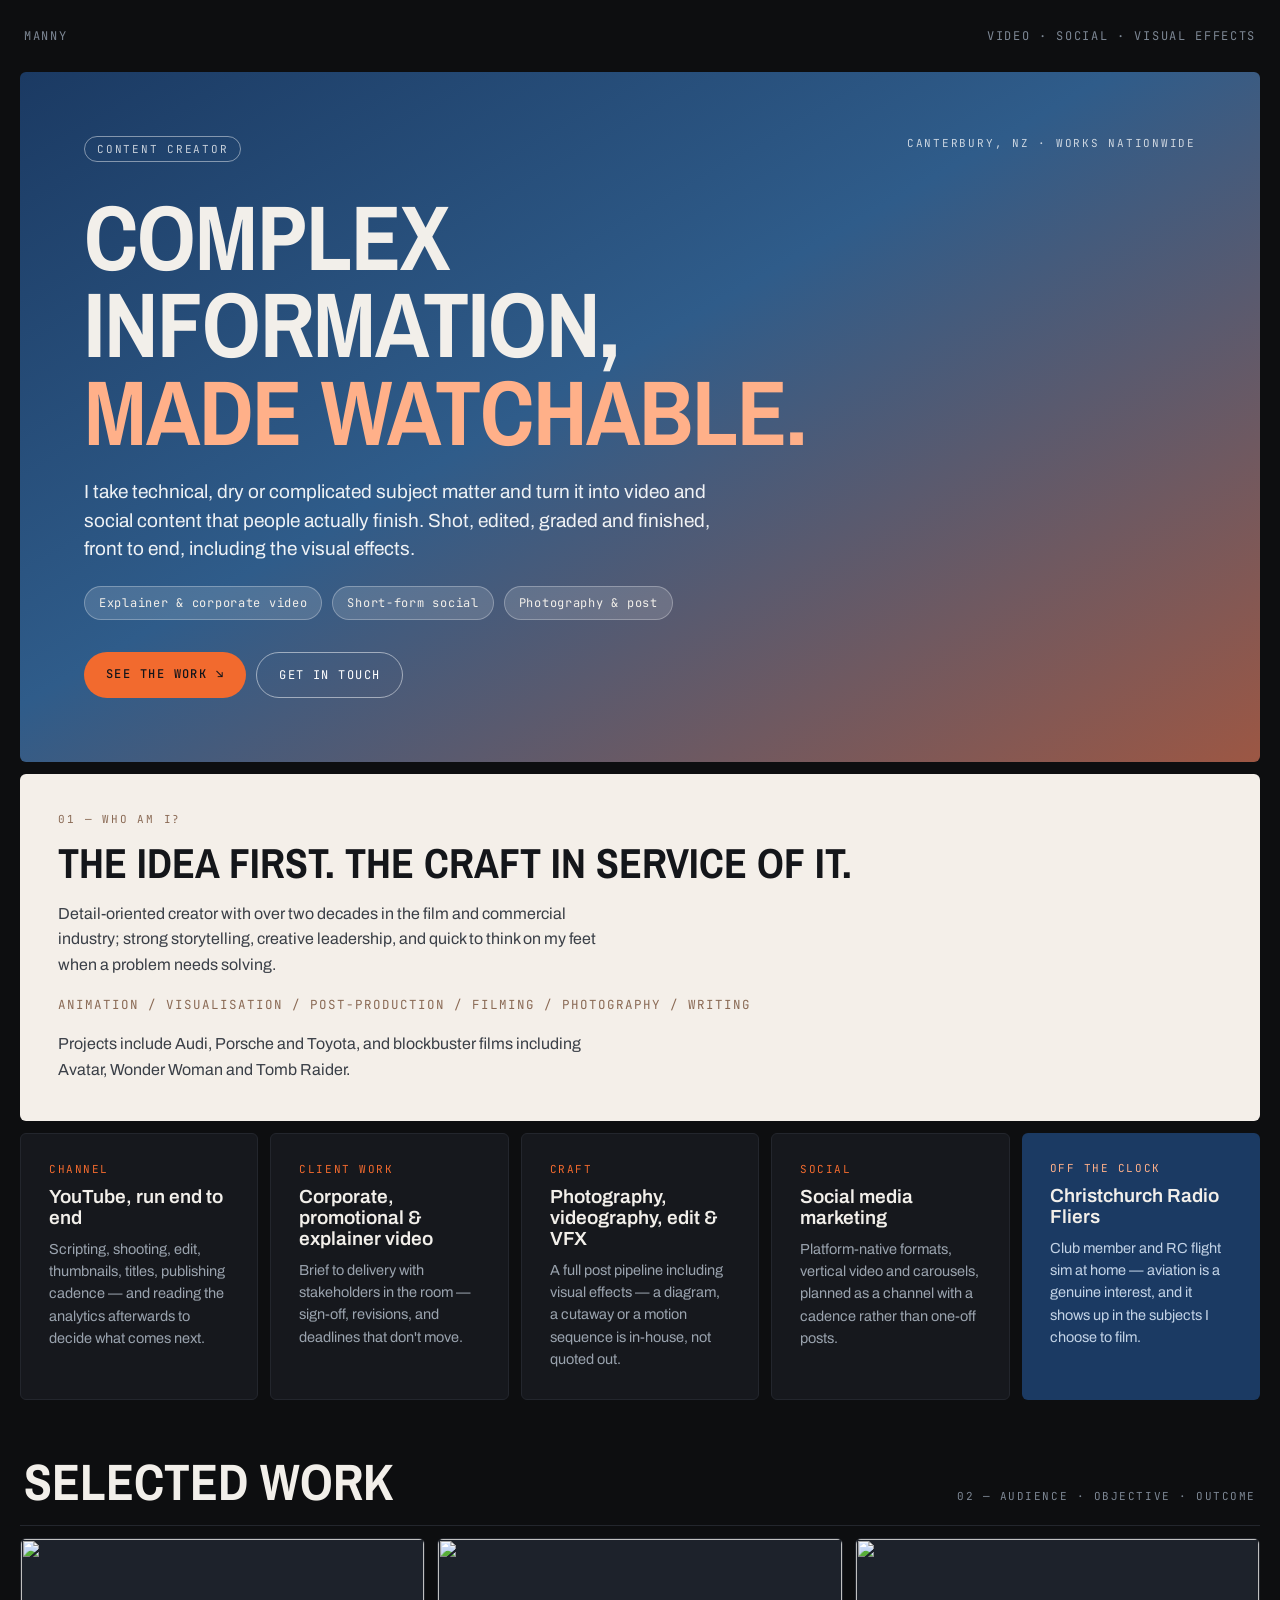
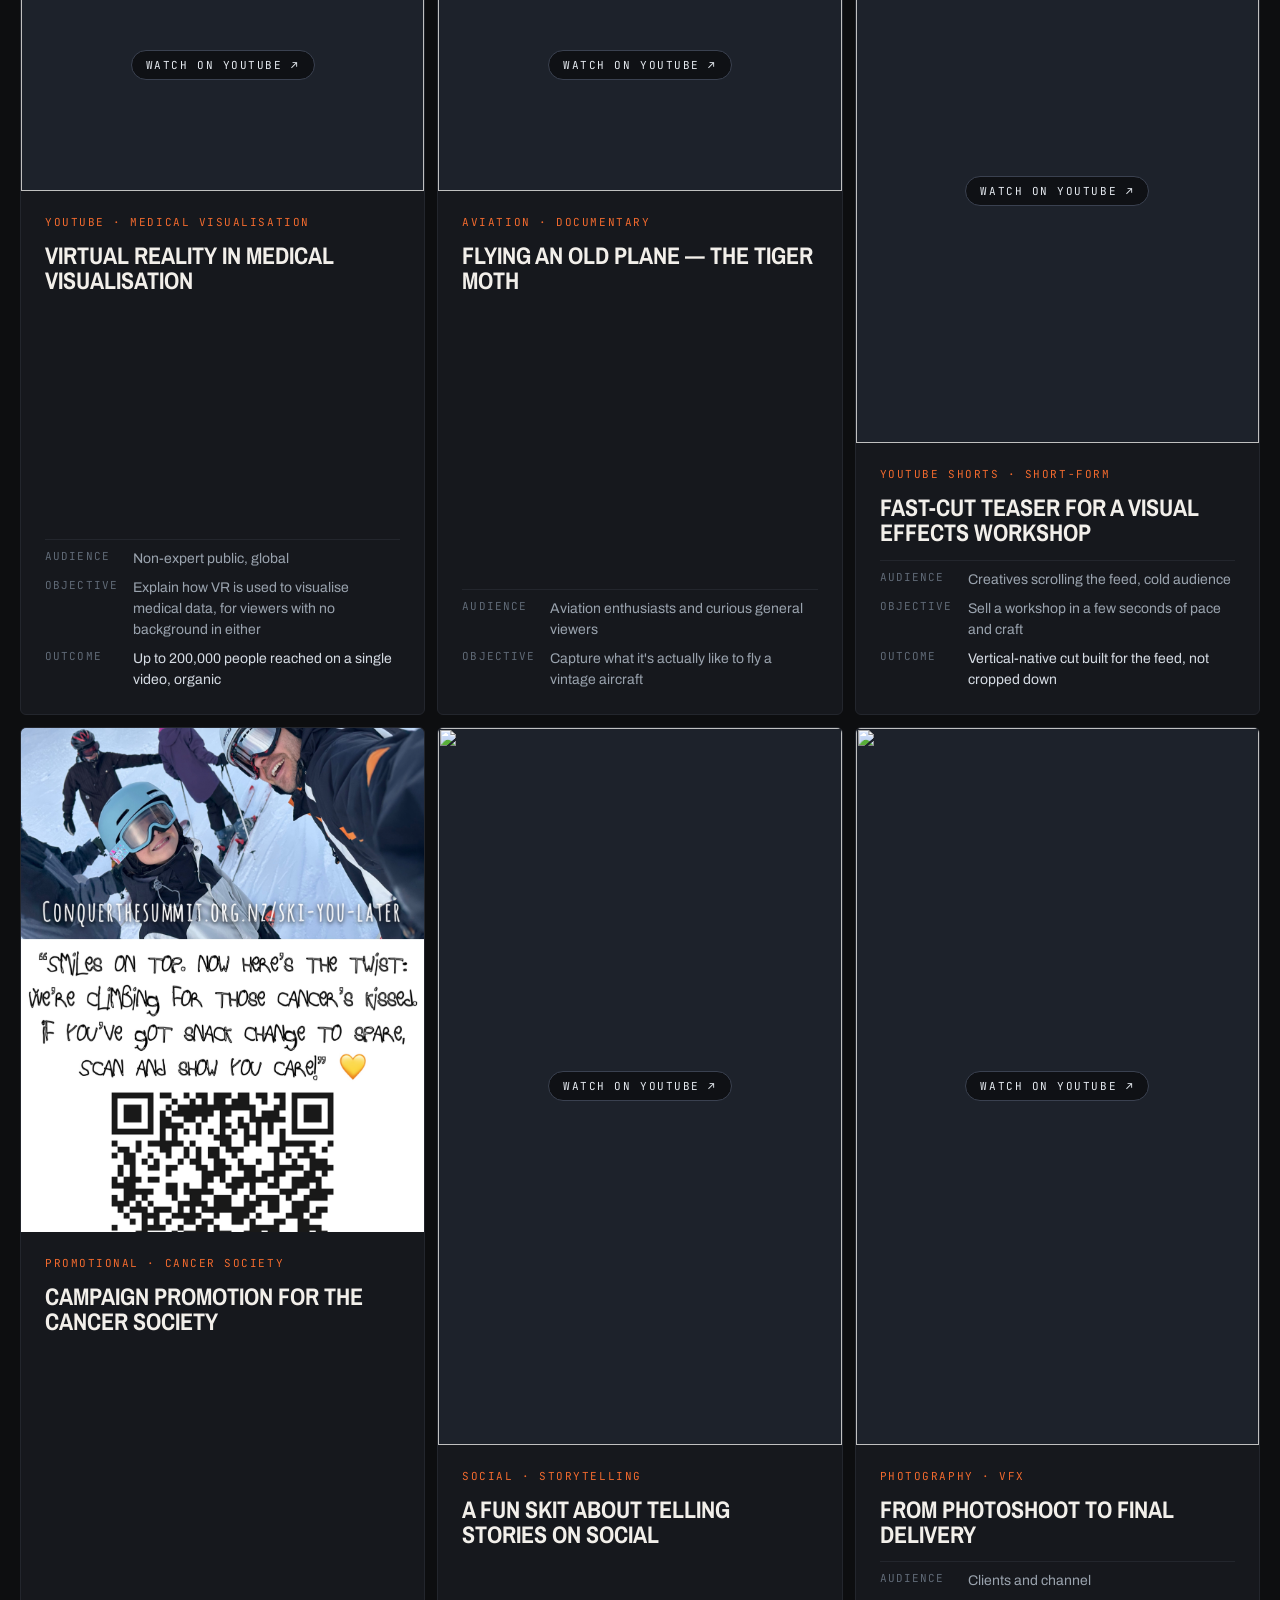
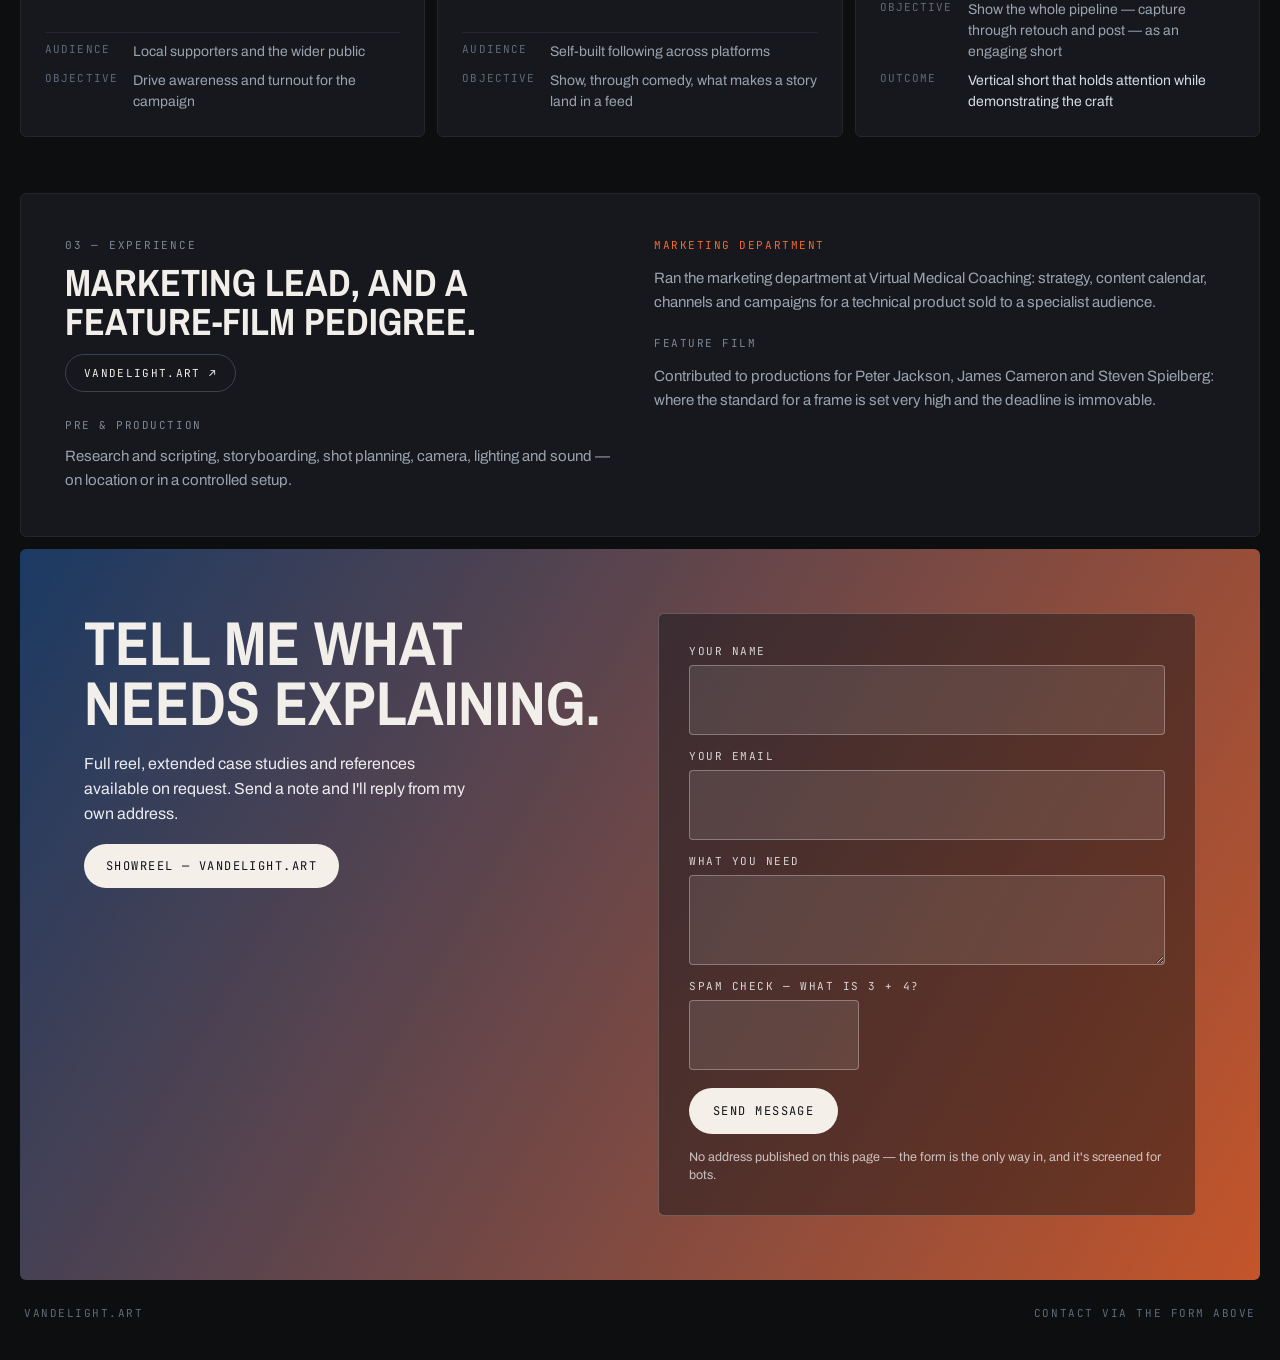
==== creator/index.html @ ed6ee498 "Add files via upload" ====
<!doctype html>
<html lang="en-NZ">
<head>
<meta charset="utf-8">
<meta name="viewport" content="width=device-width, initial-scale=1">
<title>Manny — Content Creator · Video, Social &amp; Visual Effects</title>
<meta name="description" content="Content creator in Canterbury, NZ. I turn technical, dry or complicated subject matter into video and social content people actually finish — shot, edited, graded and finished, including the visual effects.">
<meta name="author" content="Manny Van Delight">
<meta name="theme-color" content="#0d0e10">
<link rel="canonical" href="https://vandelight.art/creator/">
<meta property="og:type" content="website">
<meta property="og:site_name" content="Van Delight Art">
<meta property="og:url" content="https://vandelight.art/creator/">
<meta property="og:title" content="Manny — Complex information, made watchable.">
<meta property="og:description" content="Video and social content that people actually finish. Explainer and corporate video, short-form social, photography and post, including visual effects.">
<meta property="og:image" content="https://vandelight.art/creator/og.png">
<meta property="og:image:width" content="1200">
<meta property="og:image:height" content="630">
<meta property="og:image:alt" content="Complex information, made watchable. Manny, content creator, vandelight.art/creator">
<meta name="twitter:card" content="summary_large_image">
<meta name="twitter:creator" content="@MannyVanDelight">
<link rel="icon" href="favicon.svg" type="image/svg+xml">
<link rel="preconnect" href="https://fonts.googleapis.com">
<link rel="preconnect" href="https://fonts.gstatic.com" crossorigin>
<link rel="stylesheet" href="https://fonts.googleapis.com/css2?family=Archivo:wght@400;500;600;700&amp;family=Archivo+Narrow:wght@500;600;700&amp;family=JetBrains+Mono:wght@400;500&amp;display=swap">
<link rel="stylesheet" href="styles.css">
<script src="app.js" defer></script>
</head>
<body>
<div class="page">

  <header class="topbar">
    <span>Manny</span>
    <span>Video · Social · Visual effects</span>
  </header>

  <main>
    <!-- HERO -->
    <section class="hero-row" aria-labelledby="hero-title">
      <div class="hero">
        <div class="hero-meta">
          <span class="hero-role">Content Creator</span>
          <span>Canterbury, NZ · works nationwide</span>
        </div>
        <div class="hero-body">
          <h1 id="hero-title" class="display hero-title">Complex information,<br><span class="peach">made watchable.</span></h1>
          <p class="hero-lede">I take technical, dry or complicated subject matter and turn it into video and social content that people actually finish. Shot, edited, graded and finished, front to end, including the visual effects.</p>
          <ul class="chips" aria-label="Services">
            <li>Explainer &amp; corporate video</li>
            <li>Short-form social</li>
            <li>Photography &amp; post</li>
          </ul>
        </div>
        <div class="hero-actions">
          <a class="btn btn--accent" href="#work">See the work ↘</a>
          <a class="btn btn--outline" href="#contact">Get in touch</a>
        </div>
      </div>
    </section>

    <!-- 01 — WHO AM I -->
    <section class="intro-row" aria-labelledby="intro-title">
      <div class="intro">
        <span class="label label--wide clay">01 — Who am I?</span>
        <h2 id="intro-title" class="display intro-title">The idea first. The craft in service of it.</h2>
        <p class="intro-text">Detail-oriented creator with over two decades in the film and commercial industry; strong storytelling, creative leadership, and quick to think on my feet when a problem needs solving.</p>
        <p class="intro-skills">Animation / Visualisation / Post-production / Filming / Photography / Writing</p>
        <p class="intro-text">Projects include Audi, Porsche and Toyota, and blockbuster films including Avatar, Wonder Woman and Tomb Raider.</p>
      </div>
    </section>

    <!-- CAPABILITY FACTS -->
    <section class="facts" aria-label="What I do">
      <article class="fact">
        <span class="label accent">Channel</span>
        <h3 class="fact-title">YouTube, run end to end</h3>
        <p class="fact-text">Scripting, shooting, edit, thumbnails, titles, publishing cadence — and reading the analytics afterwards to decide what comes next.</p>
      </article>
      <article class="fact">
        <span class="label accent">Client work</span>
        <h3 class="fact-title">Corporate, promotional &amp; explainer video</h3>
        <p class="fact-text">Brief to delivery with stakeholders in the room — sign-off, revisions, and deadlines that don't move.</p>
      </article>
      <article class="fact">
        <span class="label accent">Craft</span>
        <h3 class="fact-title">Photography, videography, edit &amp; VFX</h3>
        <p class="fact-text">A full post pipeline including visual effects — a diagram, a cutaway or a motion sequence is in-house, not quoted out.</p>
      </article>
      <article class="fact">
        <span class="label accent">Social</span>
        <h3 class="fact-title">Social media marketing</h3>
        <p class="fact-text">Platform-native formats, vertical video and carousels, planned as a channel with a cadence rather than one-off posts.</p>
      </article>
      <article class="fact fact--blue">
        <span class="label peach">Off the clock</span>
        <h3 class="fact-title">Christchurch Radio Fliers</h3>
        <p class="fact-text">Club member and RC flight sim at home — aviation is a genuine interest, and it shows up in the subjects I choose to film.</p>
      </article>
    </section>

    <!-- 02 — SELECTED WORK
         Each card lists Audience, Objective and Outcome. Cards without a
         confirmed Outcome figure leave that row out until one is added. -->
    <section id="work" class="work-section" aria-labelledby="work-title">
      <div class="section-head">
        <h2 id="work-title" class="display section-title">Selected work</h2>
        <span class="label muted">02 — Audience · objective · outcome</span>
      </div>

      <div class="work">
        <article class="work-card">
          <a class="work-media r-16-10" href="https://www.youtube.com/watch?v=iGc5jKxJBVs" target="_blank" rel="noopener" aria-label="Watch “Virtual reality in medical visualisation” on YouTube (opens in a new tab)">
            <img src="https://img.youtube.com/vi/iGc5jKxJBVs/maxresdefault.jpg" alt="" loading="lazy" decoding="async">
            <span class="work-pill" aria-hidden="true">Watch on YouTube ↗</span>
          </a>
          <div class="work-body">
            <span class="label accent">YouTube · medical visualisation</span>
            <h3 class="display work-title">Virtual reality in medical visualisation</h3>
            <dl class="work-stats">
              <div><dt>Audience</dt><dd>Non-expert public, global</dd></div>
              <div><dt>Objective</dt><dd>Explain how VR is used to visualise medical data, for viewers with no background in either</dd></div>
              <div><dt>Outcome</dt><dd class="work-outcome">Up to 200,000 people reached on a single video, organic</dd></div>
            </dl>
          </div>
        </article>

        <article class="work-card">
          <a class="work-media r-16-10" href="https://youtu.be/JPchLI3F4HA" target="_blank" rel="noopener" aria-label="Watch “Flying an old plane — the Tiger Moth” on YouTube (opens in a new tab)">
            <img src="https://i.ytimg.com/vi/JPchLI3F4HA/maxresdefault.jpg" alt="" loading="lazy" decoding="async">
            <span class="work-pill" aria-hidden="true">Watch on YouTube ↗</span>
          </a>
          <div class="work-body">
            <span class="label accent">Aviation · documentary</span>
            <h3 class="display work-title">Flying an old plane — the Tiger Moth</h3>
            <dl class="work-stats">
              <div><dt>Audience</dt><dd>Aviation enthusiasts and curious general viewers</dd></div>
              <div><dt>Objective</dt><dd>Capture what it's actually like to fly a vintage aircraft</dd></div>
              <!-- Outcome: add views or standout audience response -->
            </dl>
          </div>
        </article>

        <article class="work-card">
          <a class="work-media r-4-5" href="https://www.youtube.com/shorts/euA4yQkouio" target="_blank" rel="noopener" aria-label="Watch “Fast-cut teaser for a visual effects workshop” on YouTube (opens in a new tab)">
            <img src="https://img.youtube.com/vi/euA4yQkouio/hq720.jpg" alt="" loading="lazy" decoding="async">
            <span class="work-pill" aria-hidden="true">Watch on YouTube ↗</span>
          </a>
          <div class="work-body">
            <span class="label accent">YouTube Shorts · short-form</span>
            <h3 class="display work-title">Fast-cut teaser for a visual effects workshop</h3>
            <dl class="work-stats">
              <div><dt>Audience</dt><dd>Creatives scrolling the feed, cold audience</dd></div>
              <div><dt>Objective</dt><dd>Sell a workshop in a few seconds of pace and craft</dd></div>
              <div><dt>Outcome</dt><dd class="work-outcome">Vertical-native cut built for the feed, not cropped down</dd></div>
            </dl>
          </div>
        </article>

        <article class="work-card">
          <div class="work-media r-4-5">
            <img src="../assets/IMG_6565.JPG" alt="Campaign promotion for the Cancer Society" loading="lazy" decoding="async">
          </div>
          <div class="work-body">
            <span class="label accent">Promotional · Cancer Society</span>
            <h3 class="display work-title">Campaign promotion for the Cancer Society</h3>
            <dl class="work-stats">
              <div><dt>Audience</dt><dd>Local supporters and the wider public</dd></div>
              <div><dt>Objective</dt><dd>Drive awareness and turnout for the campaign</dd></div>
              <!-- Outcome: add the reach, sign-ups or funds raised -->
            </dl>
          </div>
        </article>

        <article class="work-card">
          <a class="work-media r-9-16" href="https://www.youtube.com/watch?v=a3EBBT8I0Sk" target="_blank" rel="noopener" aria-label="Watch “A fun skit about telling stories on social” on YouTube (opens in a new tab)">
            <img src="https://i.ytimg.com/vi/a3EBBT8I0Sk/frame0.jpg" alt="" loading="lazy" decoding="async">
            <span class="work-pill" aria-hidden="true">Watch on YouTube ↗</span>
          </a>
          <div class="work-body">
            <span class="label accent">Social · storytelling</span>
            <h3 class="display work-title">A fun skit about telling stories on social</h3>
            <dl class="work-stats">
              <div><dt>Audience</dt><dd>Self-built following across platforms</dd></div>
              <div><dt>Objective</dt><dd>Show, through comedy, what makes a story land in a feed</dd></div>
              <!-- Outcome: add the reach or engagement figure -->
            </dl>
          </div>
        </article>

        <article class="work-card">
          <a class="work-media r-9-16" href="https://www.youtube.com/shorts/fnwBKa-6aow" target="_blank" rel="noopener" aria-label="Watch “From photoshoot to final delivery” on YouTube (opens in a new tab)">
            <img src="https://img.youtube.com/vi/fnwBKa-6aow/oar2.jpg" alt="" loading="lazy" decoding="async">
            <span class="work-pill" aria-hidden="true">Watch on YouTube ↗</span>
          </a>
          <div class="work-body">
            <span class="label accent">Photography · VFX</span>
            <h3 class="display work-title">From photoshoot to final delivery</h3>
            <dl class="work-stats">
              <div><dt>Audience</dt><dd>Clients and channel</dd></div>
              <div><dt>Objective</dt><dd>Show the whole pipeline — capture through retouch and post — as an engaging short</dd></div>
              <div><dt>Outcome</dt><dd class="work-outcome">Vertical short that holds attention while demonstrating the craft</dd></div>
            </dl>
          </div>
        </article>
      </div>
    </section>

    <!-- 03 — EXPERIENCE -->
    <section class="experience" aria-labelledby="experience-title">
      <div class="exp-col">
        <span class="label label--wide muted">03 — Experience</span>
        <h2 id="experience-title" class="display experience-title">Marketing lead, and a feature-film pedigree.</h2>
        <a class="pill-link" href="https://vandelight.art/" target="_blank" rel="noopener">vandelight.art ↗</a>
        <span class="label muted mt14">Pre &amp; production</span>
        <p class="exp-text">Research and scripting, storyboarding, shot planning, camera, lighting and sound — on location or in a controlled setup.</p>
      </div>
      <div class="exp-col">
        <span class="label accent">Marketing department</span>
        <p class="exp-text">Ran the marketing department at Virtual Medical Coaching: strategy, content calendar, channels and campaigns for a technical product sold to a specialist audience.</p>
        <span class="label muted mt8">Feature film</span>
        <p class="exp-text">Contributed to productions for Peter Jackson, James Cameron and Steven Spielberg: where the standard for a frame is set very high and the deadline is immovable.</p>
      </div>
    </section>

    <!-- CONTACT -->
    <section id="contact" class="contact" aria-labelledby="contact-title">
      <div class="contact-intro">
        <h2 id="contact-title" class="display contact-title">Tell me what<br>needs explaining.</h2>
        <p class="contact-text">Full reel, extended case studies and references available on request. Send a note and I'll reply from my own address.</p>
        <div class="contact-links">
          <a class="btn btn--light" href="https://vandelight.art/" target="_blank" rel="noopener">Showreel — vandelight.art</a>
        </div>
      </div>

      <div class="panel">
        <div id="contact-sent" class="sent" role="status" tabindex="-1" hidden>
          <span class="label label--wide peach">Message sent</span>
          <h3 class="display sent-title">Thanks — I'll come back to you shortly.</h3>
        </div>

        <!-- method="post" keeps entries out of the URL if scripts never load -->
        <form id="contact-form" class="form" method="post">
          <label class="field">Your name
            <input type="text" name="name" required autocomplete="name" maxlength="120">
          </label>
          <label class="field">Your email
            <input type="email" name="email" required autocomplete="email" maxlength="200">
          </label>
          <label class="field">What you need
            <textarea name="message" rows="4" required maxlength="5000"></textarea>
          </label>
          <label class="field"><span>Spam check — <span data-puzzle>what is 3 + 4?</span></span>
            <input class="short" type="text" name="check" required autocomplete="off" inputmode="numeric" maxlength="12">
          </label>
          <div class="honeypot" aria-hidden="true">
            <label>Website<input type="text" name="website" tabindex="-1" autocomplete="off"></label>
          </div>
          <span class="form-error" role="alert" data-error hidden></span>
          <button type="submit" class="submit" disabled>Send message</button>
          <span class="form-note">No address published on this page — the form is the only way in, and it's screened for bots.</span>
          <noscript><span class="form-error">Please enable JavaScript to send a message — it's how the form screens out bots.</span></noscript>
        </form>
      </div>
    </section>
  </main>

  <footer class="footer">
    <span>vandelight.art</span>
    <span>Contact via the form above</span>
  </footer>

</div>
</body>
</html>
---- creator/styles.css ----
/* Creator page, recreated from the "CAA Landing Page" Claude Design handoff.
   Values mirror the prototype's inline styles; boxes that pair max-width with
   padding use border-box so every section shares the same 1240px edges. */

:root { color-scheme: dark; }
html { -webkit-text-size-adjust: 100%; scroll-behavior: smooth; }
body { margin: 0; background: #0d0e10; }
[hidden] { display: none !important; }
:where(a) { color: #f26a2e; text-decoration: none; }
:where(a:hover) { color: #ff8b55; }
::selection { background: #f26a2e; color: #12141a; }
#work, #contact { scroll-margin-top: 20px; }

.page {
  background: #0d0e10;
  color: #f2efea;
  font-family: Archivo, Helvetica, sans-serif;
  min-height: 100vh;
  padding: 20px 20px 0;
}

/* Shared type */
.display {
  margin: 0;
  font-family: 'Archivo Narrow', Archivo, sans-serif;
  font-weight: 700;
  text-transform: uppercase;
}
.label {
  font-family: 'JetBrains Mono', monospace;
  font-size: 11px;
  letter-spacing: .14em;
  text-transform: uppercase;
}
.label--wide { letter-spacing: .16em; }
.accent { color: #f26a2e; }
.muted { color: #7d8794; }
.peach { color: #ffb089; }
.clay { color: #8a6a55; }
.mt8 { margin-top: 8px; }
.mt14 { margin-top: 14px; }

/* Buttons */
.btn {
  font-family: 'JetBrains Mono', monospace;
  font-size: 12px;
  letter-spacing: .12em;
  text-transform: uppercase;
  padding: 14px 22px;
  border-radius: 30px;
  transition: background-color .15s, border-color .15s;
}
.btn--accent { background: #f26a2e; color: #12141a; font-weight: 500; }
.btn--accent:hover { background: #ff8b55; color: #12141a; }
.btn--outline { border: 1px solid rgba(255,255,255,.5); color: #fff; }
.btn--outline:hover { background: rgba(255,255,255,.1); border-color: #fff; color: #fff; }
.btn--light { background: #f4efe9; color: #12141a; }
.btn--light:hover { background: #fff; color: #12141a; }
.btn:focus-visible, .pill-link:focus-visible, .submit:focus-visible {
  outline: 2px solid #ffb089;
  outline-offset: 3px;
}

/* Top bar */
.topbar {
  box-sizing: border-box;
  max-width: 1240px;
  margin: 0 auto;
  display: flex;
  justify-content: space-between;
  align-items: baseline;
  gap: 16px;
  padding: 8px 4px 28px;
  font-family: 'JetBrains Mono', monospace;
  font-size: 12px;
  letter-spacing: .14em;
  text-transform: uppercase;
  color: #7d8794;
}

/* Hero */
.hero-row { max-width: 1240px; margin: 0 auto; }
.hero {
  position: relative;
  overflow: hidden;
  border-radius: 6px;
  background: linear-gradient(150deg, #1b3a63 0%, #2f5c8a 45%, #c4552a 120%);
  padding: clamp(28px, 5vw, 64px);
  min-height: clamp(380px, 52vw, 560px);
  display: flex;
  flex-direction: column;
  justify-content: space-between;
  gap: 32px;
}
.hero-meta {
  display: flex;
  justify-content: space-between;
  align-items: flex-start;
  gap: 16px;
  flex-wrap: wrap;
  font-family: 'JetBrains Mono', monospace;
  font-size: 11px;
  letter-spacing: .16em;
  text-transform: uppercase;
  color: rgba(255,255,255,.75);
}
.hero-role { border: 1px solid rgba(255,255,255,.45); border-radius: 20px; padding: 5px 12px; }
.hero-body { max-width: 900px; display: flex; flex-direction: column; gap: 22px; }
.hero-title {
  font-size: clamp(40px, 7.2vw, 92px);
  line-height: .95;
  letter-spacing: -.01em;
  text-wrap: balance;
}
.hero-lede {
  margin: 0;
  max-width: 640px;
  font-size: clamp(16px, 1.5vw, 19px);
  line-height: 1.5;
  color: rgba(255,255,255,.92);
  text-wrap: pretty;
}
.chips {
  display: flex;
  flex-wrap: wrap;
  gap: 10px;
  margin: 0;
  padding: 0;
  list-style: none;
  font-family: 'JetBrains Mono', monospace;
  font-size: 12px;
  letter-spacing: .06em;
}
.chips li {
  background: rgba(255,255,255,.14);
  border: 1px solid rgba(255,255,255,.28);
  border-radius: 20px;
  padding: 8px 14px;
}
.hero-actions { display: flex; flex-wrap: wrap; gap: 10px; }

/* 01 — Who am I */
.intro-row { max-width: 1240px; margin: 12px auto 0; }
.intro {
  background: #f4efe9;
  color: #14161a;
  border-radius: 6px;
  padding: clamp(24px, 3vw, 40px);
  display: flex;
  flex-direction: column;
  gap: 16px;
}
.intro-title { font-size: clamp(26px, 3.4vw, 42px); line-height: 1.02; }
.intro-text {
  margin: 0;
  font-size: 16px;
  line-height: 1.6;
  color: #3a3f47;
  max-width: 62ch;
  text-wrap: pretty;
}
.intro-skills {
  margin: 0;
  font-family: 'JetBrains Mono', monospace;
  font-size: 12.5px;
  line-height: 1.7;
  letter-spacing: .08em;
  text-transform: uppercase;
  color: #8a6a55;
}

/* Capability facts */
.facts {
  max-width: 1240px;
  margin: 12px auto 0;
  display: grid;
  grid-template-columns: repeat(auto-fit, minmax(min(230px, 100%), 1fr));
  gap: 12px;
}
.fact {
  background: #16181d;
  border: 1px solid #23262d;
  border-radius: 6px;
  padding: 28px;
  display: flex;
  flex-direction: column;
  gap: 10px;
  min-width: 0;
}
.fact--blue { background: #1b3a63; border: 0; }
.fact-title { margin: 0; font-size: 19px; font-weight: 600; }
.fact-text { margin: 0; font-size: 14.5px; line-height: 1.55; color: #9aa3ae; }
.fact--blue .fact-text { color: #c3d3e6; }

/* 02 — Selected work */
.work-section { max-width: 1240px; margin: 56px auto 0; }
.section-head {
  display: flex;
  justify-content: space-between;
  align-items: baseline;
  gap: 16px;
  flex-wrap: wrap;
  padding: 0 4px 18px;
  border-bottom: 1px solid #23262d;
}
.section-title { font-size: clamp(28px, 4vw, 52px); line-height: 1; }
.work {
  margin-top: 12px;
  display: grid;
  grid-template-columns: repeat(auto-fit, minmax(min(320px, 100%), 1fr));
  gap: 12px;
}
.work-card {
  background: #16181d;
  border: 1px solid #23262d;
  border-radius: 6px;
  overflow: hidden;
  display: flex;
  flex-direction: column;
  min-width: 0;
}
.work-media {
  position: relative;
  display: flex;
  align-items: center;
  justify-content: center;
  background-color: #1d222b;
  color: inherit;
  overflow: hidden;
}
.work-media img {
  position: absolute;
  inset: 0;
  width: 100%;
  height: 100%;
  object-fit: cover;
  object-position: center;
  transition: transform .5s ease;
}
a.work-media:hover img { transform: scale(1.03); }
a.work-media:focus-visible { outline: 2px solid #ffb089; outline-offset: -4px; }
.r-16-10 { aspect-ratio: 16 / 10; }
.r-4-5 { aspect-ratio: 4 / 5; }
.r-9-16 { aspect-ratio: 9 / 16; }
.work-pill {
  position: relative;
  font-family: 'JetBrains Mono', monospace;
  font-size: 11px;
  letter-spacing: .14em;
  text-transform: uppercase;
  color: #e6ebf1;
  background: rgba(13,14,16,.82);
  border: 1px solid #3a4150;
  border-radius: 20px;
  padding: 7px 14px;
  white-space: nowrap;
  transition: border-color .15s;
}
a.work-media:hover .work-pill { border-color: #f26a2e; }
.work-body { padding: 24px; display: flex; flex-direction: column; gap: 14px; flex: 1; }
.work-title { font-size: 24px; line-height: 1.05; }
.work-stats {
  display: grid;
  gap: 8px;
  margin: auto 0 0;
  padding-top: 8px;
  border-top: 1px solid #23262d;
  font-size: 14px;
  line-height: 1.5;
  color: #9aa3ae;
}
.work-stats > div { display: grid; grid-template-columns: 78px 1fr; gap: 10px; }
.work-stats dt {
  font-family: 'JetBrains Mono', monospace;
  font-size: 11px;
  letter-spacing: .1em;
  text-transform: uppercase;
  color: #606a77;
}
.work-stats dd { margin: 0; }
.work-stats .work-outcome { color: #d6dce4; }

/* 03 — Experience */
.experience {
  box-sizing: border-box;
  max-width: 1240px;
  margin: 56px auto 0;
  background: #16181d;
  border: 1px solid #23262d;
  border-radius: 6px;
  padding: clamp(24px, 3.5vw, 44px);
  display: grid;
  grid-template-columns: repeat(auto-fit, minmax(min(260px, 100%), 1fr));
  gap: 28px;
}
.exp-col { display: flex; flex-direction: column; gap: 12px; min-width: 0; }
.exp-col + .exp-col { gap: 14px; }
.experience-title { font-size: clamp(24px, 3vw, 38px); line-height: 1.02; }
.pill-link {
  align-self: flex-start;
  font-family: 'JetBrains Mono', monospace;
  font-size: 11px;
  letter-spacing: .12em;
  text-transform: uppercase;
  border: 1px solid #3a4150;
  border-radius: 30px;
  padding: 11px 18px;
  color: #f2efea;
  transition: border-color .15s;
}
.pill-link:hover { border-color: #7d8794; color: #f2efea; }
.exp-text { margin: 0; font-size: 15px; line-height: 1.6; color: #9aa3ae; }

/* Contact */
.contact {
  box-sizing: border-box;
  max-width: 1240px;
  margin: 12px auto 0;
  background: linear-gradient(120deg, #1b3a63, #c4552a);
  border-radius: 6px;
  padding: clamp(28px, 5vw, 64px);
  display: grid;
  grid-template-columns: repeat(auto-fit, minmax(min(300px, 100%), 1fr));
  gap: 36px;
  align-items: start;
}
.contact-intro { display: flex; flex-direction: column; gap: 18px; min-width: 0; }
.contact-title { font-size: clamp(32px, 5vw, 62px); line-height: .98; }
.contact-text { margin: 0; max-width: 44ch; font-size: 16px; line-height: 1.55; color: rgba(255,255,255,.9); }
.contact-links {
  display: flex;
  flex-direction: column;
  gap: 10px;
  align-items: flex-start;
  font-family: 'JetBrains Mono', monospace;
  font-size: 12px;
  letter-spacing: .06em;
}
.panel {
  min-width: 0;
  background: rgba(9,12,18,.42);
  border: 1px solid rgba(255,255,255,.22);
  border-radius: 6px;
  padding: clamp(20px, 2.4vw, 30px);
}
.sent { display: flex; flex-direction: column; gap: 10px; min-height: 260px; justify-content: center; }
.sent:focus { outline: none; }
.sent-title { font-size: 28px; line-height: 1.05; }
.form { display: flex; flex-direction: column; gap: 14px; }
.field {
  display: flex;
  flex-direction: column;
  gap: 7px;
  font-family: 'JetBrains Mono', monospace;
  font-size: 11px;
  letter-spacing: .14em;
  text-transform: uppercase;
  color: rgba(255,255,255,.8);
}
.field input, .field textarea {
  font-family: Archivo, sans-serif;
  font-size: 15px;
  letter-spacing: 0;
  text-transform: none;
  color: #fff;
  background: rgba(255,255,255,.1);
  border: 1px solid rgba(255,255,255,.3);
  border-radius: 4px;
  padding: 12px 14px;
}
.field input { min-height: 44px; }
.field textarea { resize: vertical; }
.field input:-webkit-autofill {
  -webkit-text-fill-color: #fff;
  transition: background-color 600000s 0s, color 600000s 0s;
}
.field .short { max-width: 140px; }
.honeypot {
  position: absolute;
  width: 1px;
  height: 1px;
  overflow: hidden;
  clip: rect(0 0 0 0);
  white-space: nowrap;
}
.form-error {
  font-family: 'JetBrains Mono', monospace;
  font-size: 11.5px;
  letter-spacing: .06em;
  color: #ffd0b8;
}
.submit {
  margin-top: 4px;
  align-self: flex-start;
  cursor: pointer;
  border: none;
  background: #f4efe9;
  color: #12141a;
  font-family: 'JetBrains Mono', monospace;
  font-size: 12px;
  letter-spacing: .12em;
  text-transform: uppercase;
  padding: 15px 24px;
  border-radius: 30px;
  min-height: 44px;
  transition: background-color .15s;
}
.submit:hover { background: #fff; }
.submit:disabled { cursor: progress; background: #f4efe9; }
.form-note { font-size: 12.5px; line-height: 1.5; color: rgba(255,255,255,.7); }

/* Footer */
.footer {
  box-sizing: border-box;
  max-width: 1240px;
  margin: 0 auto;
  padding: 26px 4px 40px;
  display: flex;
  justify-content: space-between;
  flex-wrap: wrap;
  gap: 12px;
  font-family: 'JetBrains Mono', monospace;
  font-size: 11px;
  letter-spacing: .14em;
  text-transform: uppercase;
  color: #606a77;
}

/* iOS zooms into inputs under 16px on focus */
@media (max-width: 600px) {
  .field input, .field textarea { font-size: 16px; }
}

@media (prefers-reduced-motion: reduce) {
  html { scroll-behavior: auto; }
  *, *::before, *::after { transition: none !important; }
}
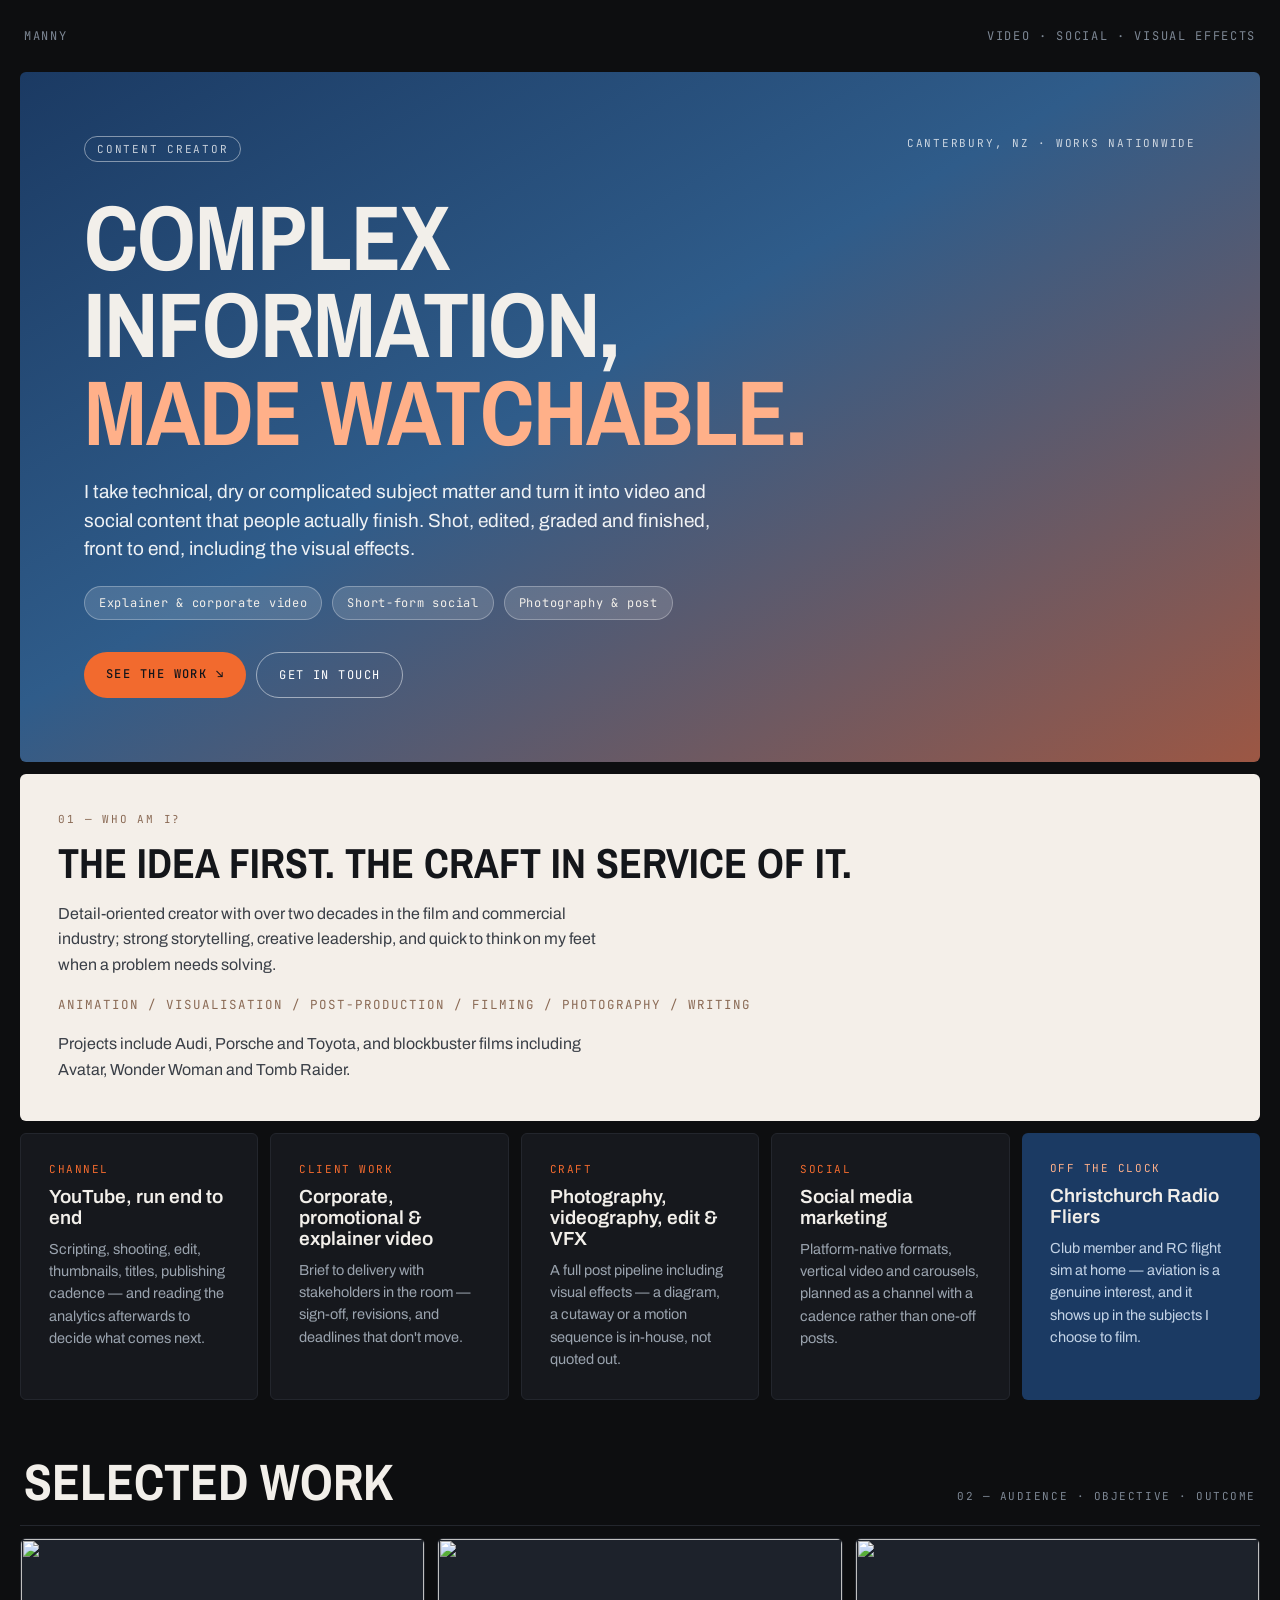
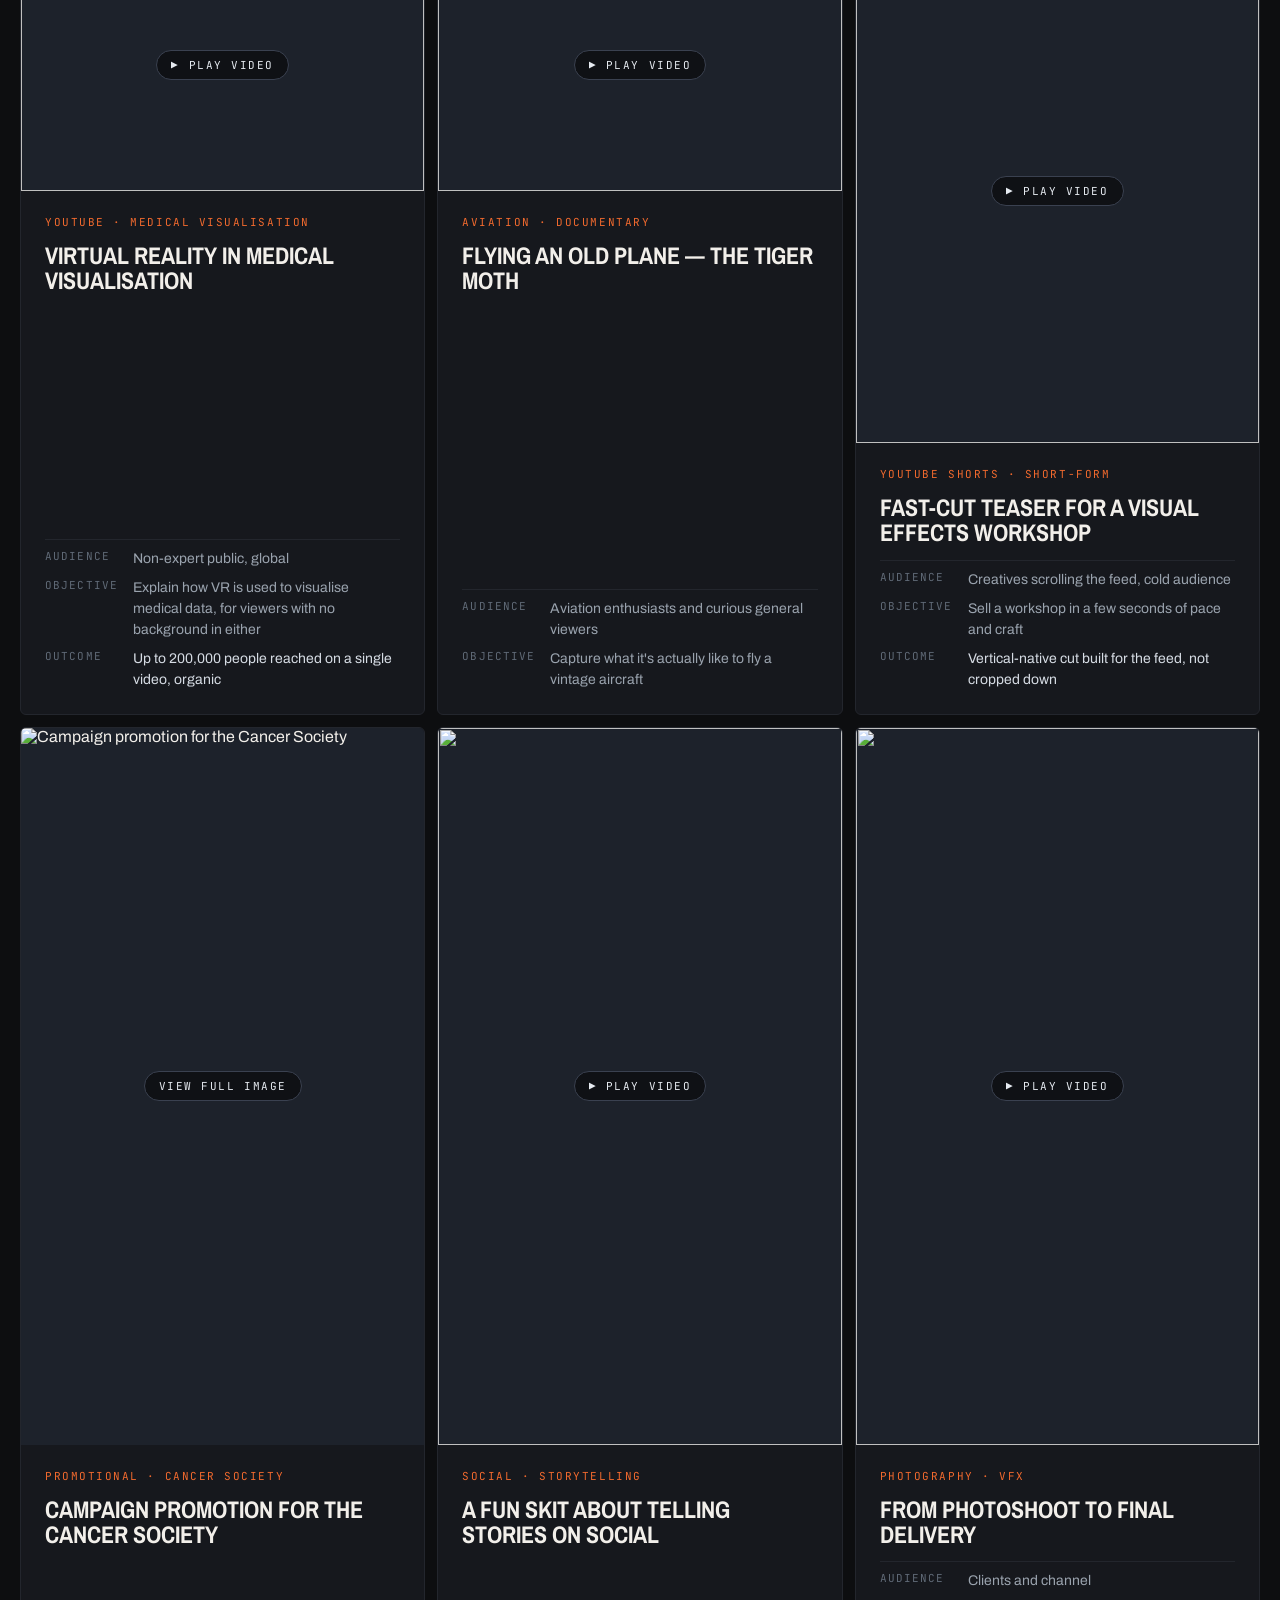
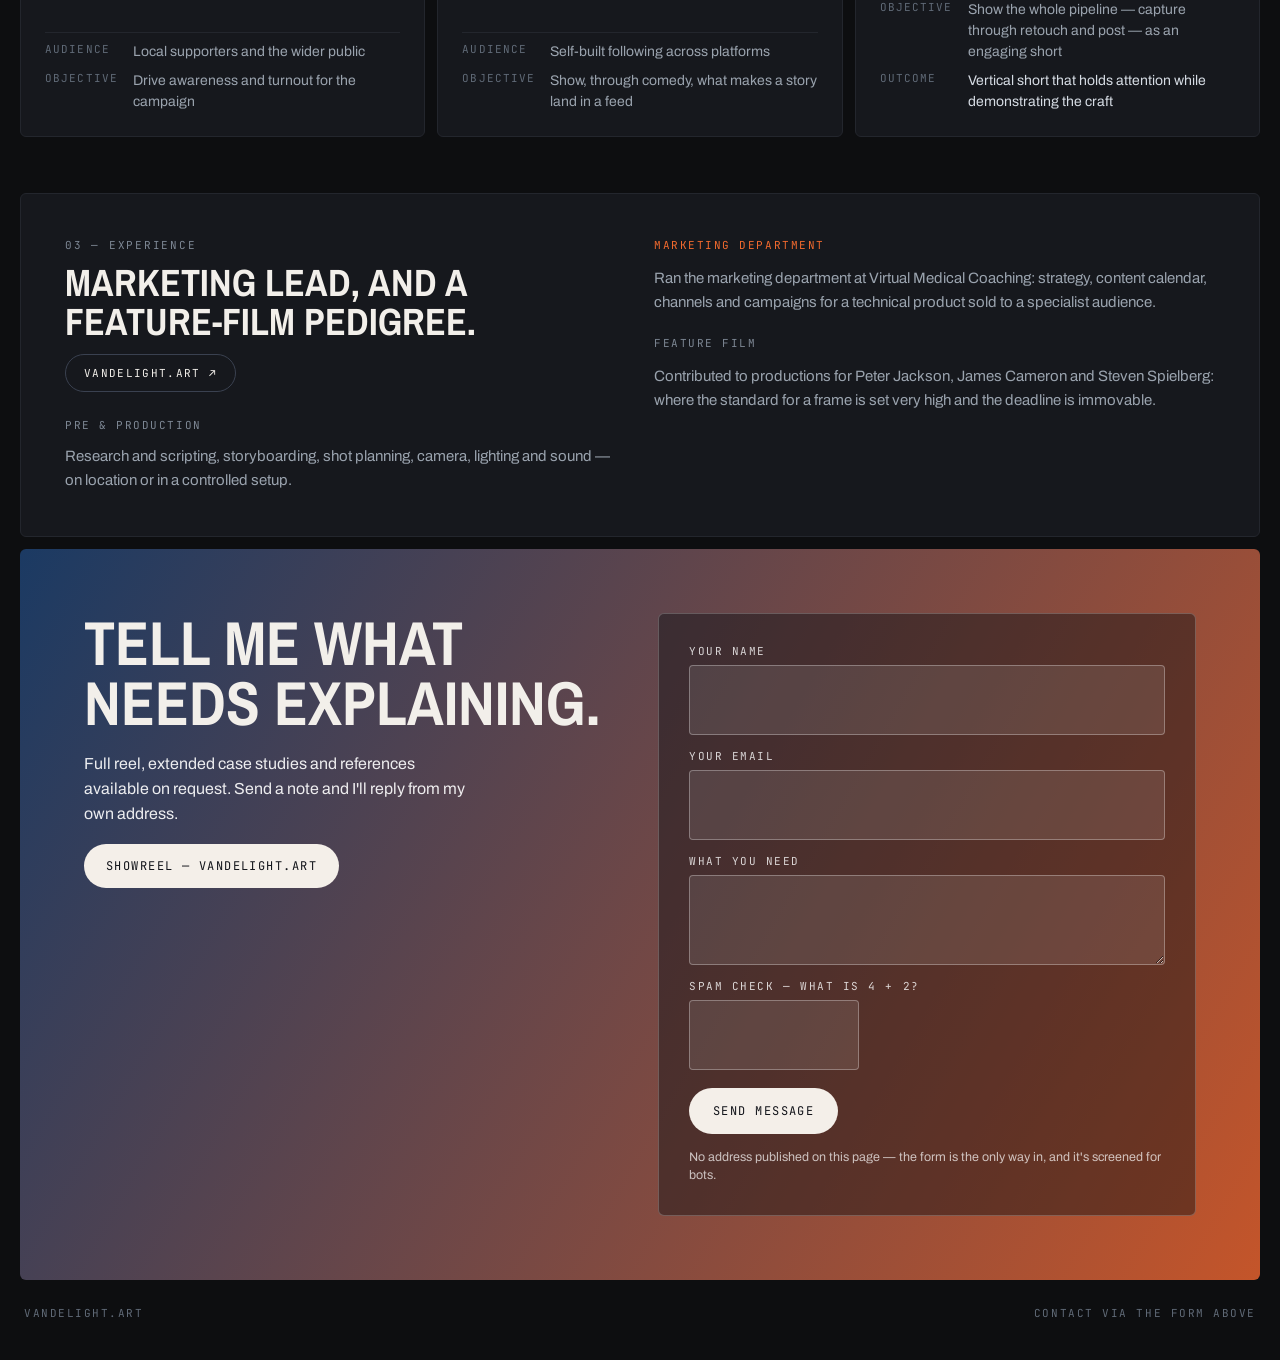
==== commit 87fc84fb: "Add files via upload" ====
--- a/creator/index.html
+++ b/creator/index.html
@@ -99,8 +99,9 @@
     </section>
 
     <!-- 02 — SELECTED WORK
-         Each card lists Audience, Objective and Outcome. Cards without a
-         confirmed Outcome figure leave that row out until one is added. -->
+         Media links open in the in-page viewer (data-viewer); the href stays as
+         a fallback for modifier-clicks and visitors without JavaScript.
+         Cards without a confirmed Outcome figure leave that row out until one is added. -->
     <section id="work" class="work-section" aria-labelledby="work-title">
       <div class="section-head">
         <h2 id="work-title" class="display section-title">Selected work</h2>
@@ -109,9 +110,11 @@
 
       <div class="work">
         <article class="work-card">
-          <a class="work-media r-16-10" href="https://www.youtube.com/watch?v=iGc5jKxJBVs" target="_blank" rel="noopener" aria-label="Watch “Virtual reality in medical visualisation” on YouTube (opens in a new tab)">
+          <a class="work-media r-16-10" href="https://www.youtube.com/watch?v=iGc5jKxJBVs" target="_blank" rel="noopener"
+             data-viewer="youtube" data-video="iGc5jKxJBVs" data-orientation="landscape" data-title="Virtual reality in medical visualisation"
+             aria-label="Play video: Virtual reality in medical visualisation">
             <img src="https://img.youtube.com/vi/iGc5jKxJBVs/maxresdefault.jpg" alt="" loading="lazy" decoding="async">
-            <span class="work-pill" aria-hidden="true">Watch on YouTube ↗</span>
+            <span class="work-pill" aria-hidden="true">▶ Play video</span>
           </a>
           <div class="work-body">
             <span class="label accent">YouTube · medical visualisation</span>
@@ -125,9 +128,11 @@
         </article>
 
         <article class="work-card">
-          <a class="work-media r-16-10" href="https://youtu.be/JPchLI3F4HA" target="_blank" rel="noopener" aria-label="Watch “Flying an old plane — the Tiger Moth” on YouTube (opens in a new tab)">
+          <a class="work-media r-16-10" href="https://youtu.be/JPchLI3F4HA" target="_blank" rel="noopener"
+             data-viewer="youtube" data-video="JPchLI3F4HA" data-orientation="landscape" data-title="Flying an old plane — the Tiger Moth"
+             aria-label="Play video: Flying an old plane — the Tiger Moth">
             <img src="https://i.ytimg.com/vi/JPchLI3F4HA/maxresdefault.jpg" alt="" loading="lazy" decoding="async">
-            <span class="work-pill" aria-hidden="true">Watch on YouTube ↗</span>
+            <span class="work-pill" aria-hidden="true">▶ Play video</span>
           </a>
           <div class="work-body">
             <span class="label accent">Aviation · documentary</span>
@@ -141,9 +146,11 @@
         </article>
 
         <article class="work-card">
-          <a class="work-media r-4-5" href="https://www.youtube.com/shorts/euA4yQkouio" target="_blank" rel="noopener" aria-label="Watch “Fast-cut teaser for a visual effects workshop” on YouTube (opens in a new tab)">
+          <a class="work-media r-4-5" href="https://www.youtube.com/shorts/euA4yQkouio" target="_blank" rel="noopener"
+             data-viewer="youtube" data-video="euA4yQkouio" data-orientation="portrait" data-title="Fast-cut teaser for a visual effects workshop"
+             aria-label="Play video: Fast-cut teaser for a visual effects workshop">
             <img src="https://img.youtube.com/vi/euA4yQkouio/hq720.jpg" alt="" loading="lazy" decoding="async">
-            <span class="work-pill" aria-hidden="true">Watch on YouTube ↗</span>
+            <span class="work-pill" aria-hidden="true">▶ Play video</span>
           </a>
           <div class="work-body">
             <span class="label accent">YouTube Shorts · short-form</span>
@@ -157,9 +164,12 @@
         </article>
 
         <article class="work-card">
-          <div class="work-media r-4-5">
-            <img src="../assets/IMG_6565.JPG" alt="Campaign promotion for the Cancer Society" loading="lazy" decoding="async">
-          </div>
+          <a class="work-media work-media--contain r-9-16" href="cancer-society.jpg" target="_blank" rel="noopener"
+             data-viewer="image" data-title="Campaign promotion for the Cancer Society"
+             aria-label="View full image: Campaign promotion for the Cancer Society">
+            <img src="cancer-society.jpg" width="2250" height="4000" alt="Campaign promotion for the Cancer Society" loading="lazy" decoding="async">
+            <span class="work-pill" aria-hidden="true">View full image</span>
+          </a>
           <div class="work-body">
             <span class="label accent">Promotional · Cancer Society</span>
             <h3 class="display work-title">Campaign promotion for the Cancer Society</h3>
@@ -172,9 +182,11 @@
         </article>
 
         <article class="work-card">
-          <a class="work-media r-9-16" href="https://www.youtube.com/watch?v=a3EBBT8I0Sk" target="_blank" rel="noopener" aria-label="Watch “A fun skit about telling stories on social” on YouTube (opens in a new tab)">
+          <a class="work-media r-9-16" href="https://www.youtube.com/watch?v=a3EBBT8I0Sk" target="_blank" rel="noopener"
+             data-viewer="youtube" data-video="a3EBBT8I0Sk" data-orientation="portrait" data-title="A fun skit about telling stories on social"
+             aria-label="Play video: A fun skit about telling stories on social">
             <img src="https://i.ytimg.com/vi/a3EBBT8I0Sk/frame0.jpg" alt="" loading="lazy" decoding="async">
-            <span class="work-pill" aria-hidden="true">Watch on YouTube ↗</span>
+            <span class="work-pill" aria-hidden="true">▶ Play video</span>
           </a>
           <div class="work-body">
             <span class="label accent">Social · storytelling</span>
@@ -188,9 +200,11 @@
         </article>
 
         <article class="work-card">
-          <a class="work-media r-9-16" href="https://www.youtube.com/shorts/fnwBKa-6aow" target="_blank" rel="noopener" aria-label="Watch “From photoshoot to final delivery” on YouTube (opens in a new tab)">
+          <a class="work-media r-9-16" href="https://www.youtube.com/shorts/fnwBKa-6aow" target="_blank" rel="noopener"
+             data-viewer="youtube" data-video="fnwBKa-6aow" data-orientation="portrait" data-title="From photoshoot to final delivery"
+             aria-label="Play video: From photoshoot to final delivery">
             <img src="https://img.youtube.com/vi/fnwBKa-6aow/oar2.jpg" alt="" loading="lazy" decoding="async">
-            <span class="work-pill" aria-hidden="true">Watch on YouTube ↗</span>
+            <span class="work-pill" aria-hidden="true">▶ Play video</span>
           </a>
           <div class="work-body">
             <span class="label accent">Photography · VFX</span>
@@ -210,7 +224,7 @@
       <div class="exp-col">
         <span class="label label--wide muted">03 — Experience</span>
         <h2 id="experience-title" class="display experience-title">Marketing lead, and a feature-film pedigree.</h2>
-        <a class="pill-link" href="https://vandelight.art/" target="_blank" rel="noopener">vandelight.art ↗</a>
+        <a class="pill-link" href="https://vandelight.art/" target="_blank" rel="noopener" data-viewer="page" data-title="vandelight.art — portfolio">vandelight.art ↗</a>
         <span class="label muted mt14">Pre &amp; production</span>
         <p class="exp-text">Research and scripting, storyboarding, shot planning, camera, lighting and sound — on location or in a controlled setup.</p>
       </div>
@@ -228,7 +242,7 @@
         <h2 id="contact-title" class="display contact-title">Tell me what<br>needs explaining.</h2>
         <p class="contact-text">Full reel, extended case studies and references available on request. Send a note and I'll reply from my own address.</p>
         <div class="contact-links">
-          <a class="btn btn--light" href="https://vandelight.art/" target="_blank" rel="noopener">Showreel — vandelight.art</a>
+          <a class="btn btn--light" href="https://vandelight.art/" target="_blank" rel="noopener" data-viewer="page" data-title="vandelight.art — showreel">Showreel — vandelight.art</a>
         </div>
       </div>
 
@@ -270,5 +284,17 @@
   </footer>
 
 </div>
+
+<!-- In-page viewer for videos, images and the portfolio site -->
+<dialog id="viewer" class="viewer" aria-labelledby="viewer-title">
+  <div class="viewer-box">
+    <div class="viewer-bar">
+      <span id="viewer-title" class="viewer-title"></span>
+      <a class="viewer-external" href="#" target="_blank" rel="noopener" data-viewer-external hidden></a>
+      <button type="button" class="viewer-close" data-viewer-close aria-label="Close viewer">×</button>
+    </div>
+    <div class="viewer-stage" data-viewer-stage></div>
+  </div>
+</dialog>
 </body>
 </html>
--- a/creator/styles.css
+++ b/creator/styles.css
@@ -431,6 +431,95 @@
   .field input, .field textarea { font-size: 16px; }
 }
 
+/* Uncropped media: the whole image stays visible inside its card */
+.work-media--contain img { object-fit: contain; }
+a.work-media--contain:hover img { transform: none; }
+
+/* In-page viewer (videos, images, portfolio site) */
+html:has(.viewer[open]) { overflow: hidden; }
+.viewer {
+  box-sizing: border-box;
+  width: 100vw;
+  height: 100vh;
+  height: 100dvh;
+  max-width: none;
+  max-height: none;
+  margin: 0;
+  padding: 16px;
+  border: 0;
+  background: transparent;
+  color: #f2efea;
+}
+.viewer[open] { display: flex; align-items: center; justify-content: center; }
+.viewer::backdrop { background: rgba(8,9,11,.9); }
+.viewer-box { display: flex; flex-direction: column; gap: 10px; max-width: 100%; max-height: 100%; }
+/* width:0 + min-width:100% keeps a long title from widening the box past the media */
+.viewer-bar { width: 0; min-width: 100%; display: flex; align-items: center; gap: 10px; }
+.viewer-title {
+  flex: 1;
+  min-width: 0;
+  overflow: hidden;
+  text-overflow: ellipsis;
+  white-space: nowrap;
+  font-family: 'JetBrains Mono', monospace;
+  font-size: 11px;
+  letter-spacing: .14em;
+  text-transform: uppercase;
+  color: #9aa3ae;
+}
+.viewer-external {
+  flex-shrink: 0;
+  font-family: 'JetBrains Mono', monospace;
+  font-size: 11px;
+  letter-spacing: .12em;
+  text-transform: uppercase;
+  color: #f2efea;
+  border: 1px solid #3a4150;
+  border-radius: 30px;
+  padding: 9px 14px;
+  white-space: nowrap;
+}
+.viewer-external:hover { border-color: #7d8794; color: #f2efea; }
+.viewer-close {
+  flex-shrink: 0;
+  width: 40px;
+  height: 40px;
+  border-radius: 50%;
+  border: 1px solid #3a4150;
+  background: #16181d;
+  color: #f2efea;
+  font-size: 22px;
+  line-height: 1;
+  cursor: pointer;
+}
+.viewer-close:hover { border-color: #7d8794; }
+.viewer-close:focus-visible, .viewer-external:focus-visible { outline: 2px solid #ffb089; outline-offset: 3px; }
+.viewer-media { display: block; border: 0; border-radius: 6px; background: #000; }
+.viewer[data-kind="youtube"][data-orientation="landscape"] .viewer-media {
+  aspect-ratio: 16 / 9;
+  width: min(100vw - 32px, (100vh - 82px) * 16 / 9, 1280px);
+  width: min(100vw - 32px, (100dvh - 82px) * 16 / 9, 1280px);
+}
+.viewer[data-kind="youtube"][data-orientation="portrait"] .viewer-media {
+  aspect-ratio: 9 / 16;
+  width: min(100vw - 32px, (100vh - 82px) * 9 / 16, 480px);
+  width: min(100vw - 32px, (100dvh - 82px) * 9 / 16, 480px);
+}
+.viewer[data-kind="image"] .viewer-media {
+  width: auto;
+  height: auto;
+  max-width: calc(100vw - 32px);
+  max-height: calc(100vh - 82px);
+  max-height: calc(100dvh - 82px);
+  object-fit: contain;
+}
+.viewer[data-kind="page"] .viewer-media {
+  width: min(100vw - 32px, 1240px);
+  height: calc(100vh - 82px);
+  height: calc(100dvh - 82px);
+  background: #0d0e10;
+}
+
 @media (prefers-reduced-motion: reduce) {
   html { scroll-behavior: auto; }
   *, *::before, *::after { transition: none !important; }
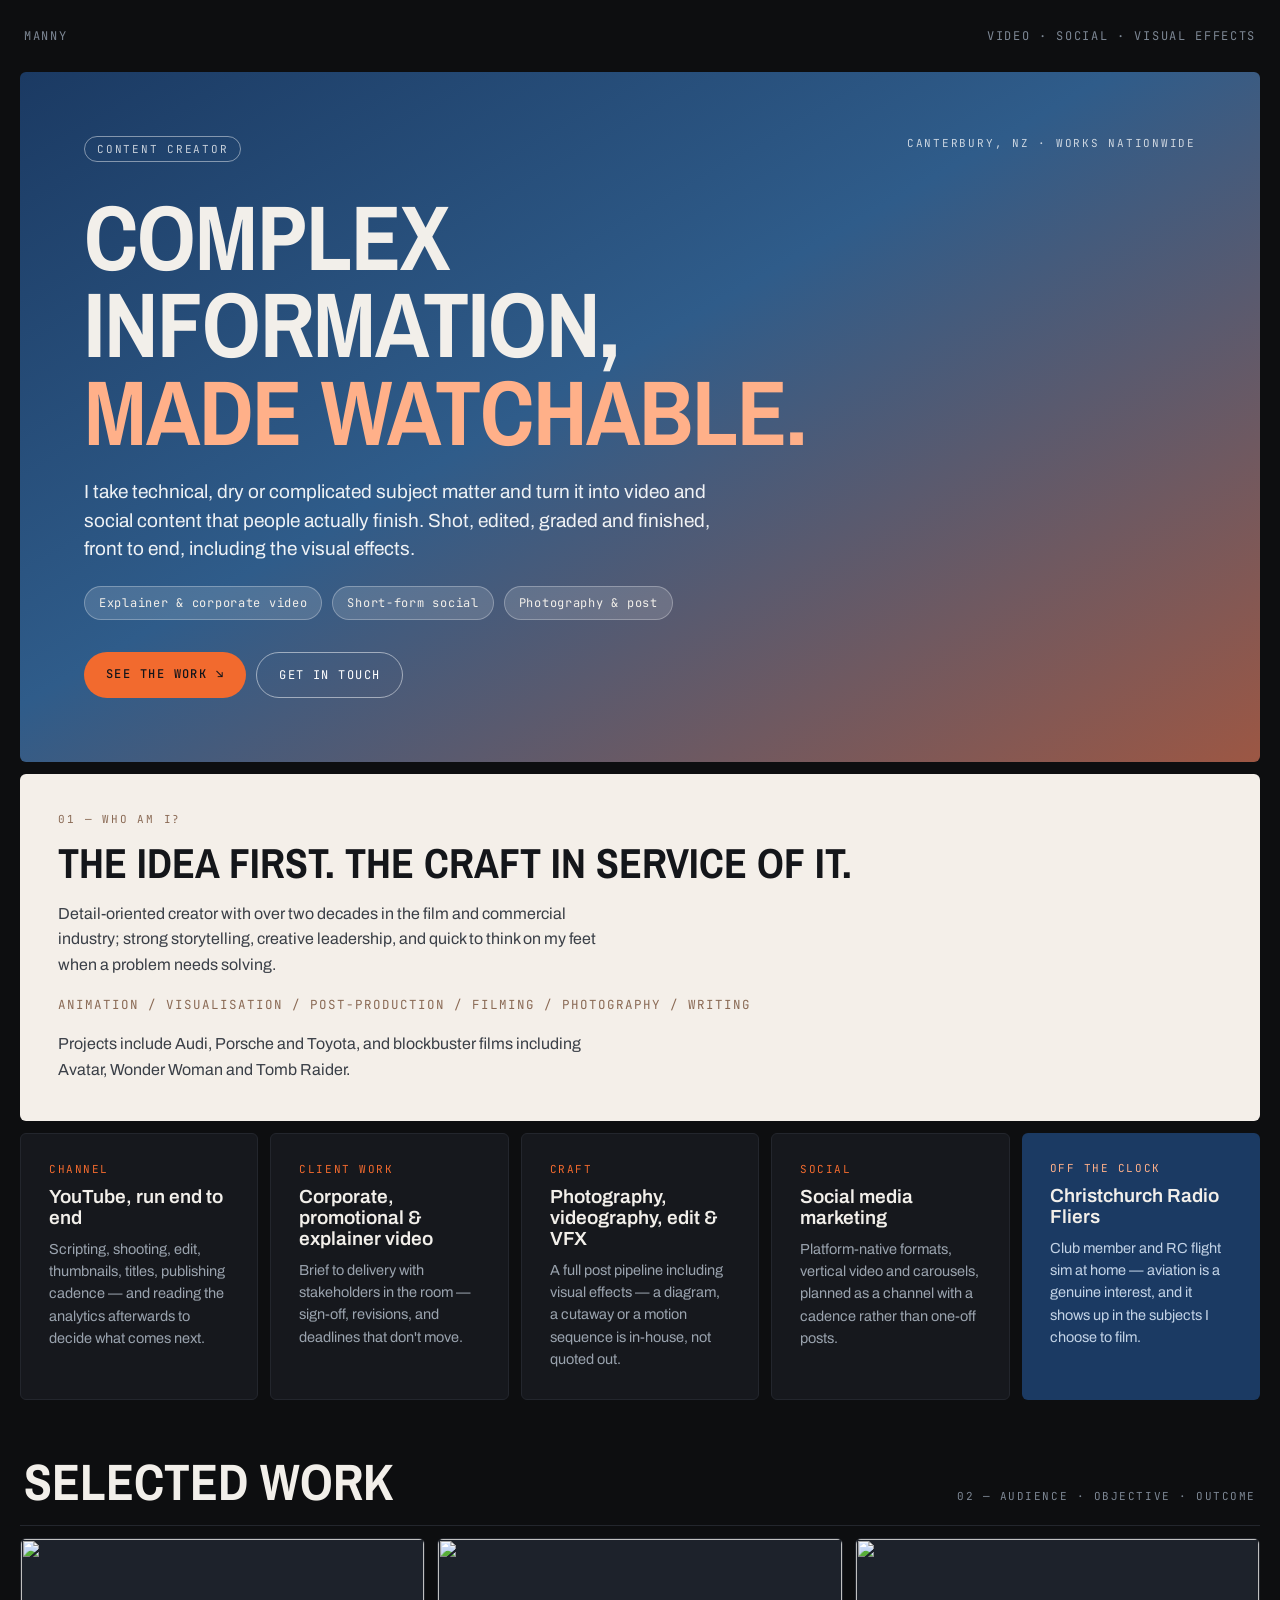
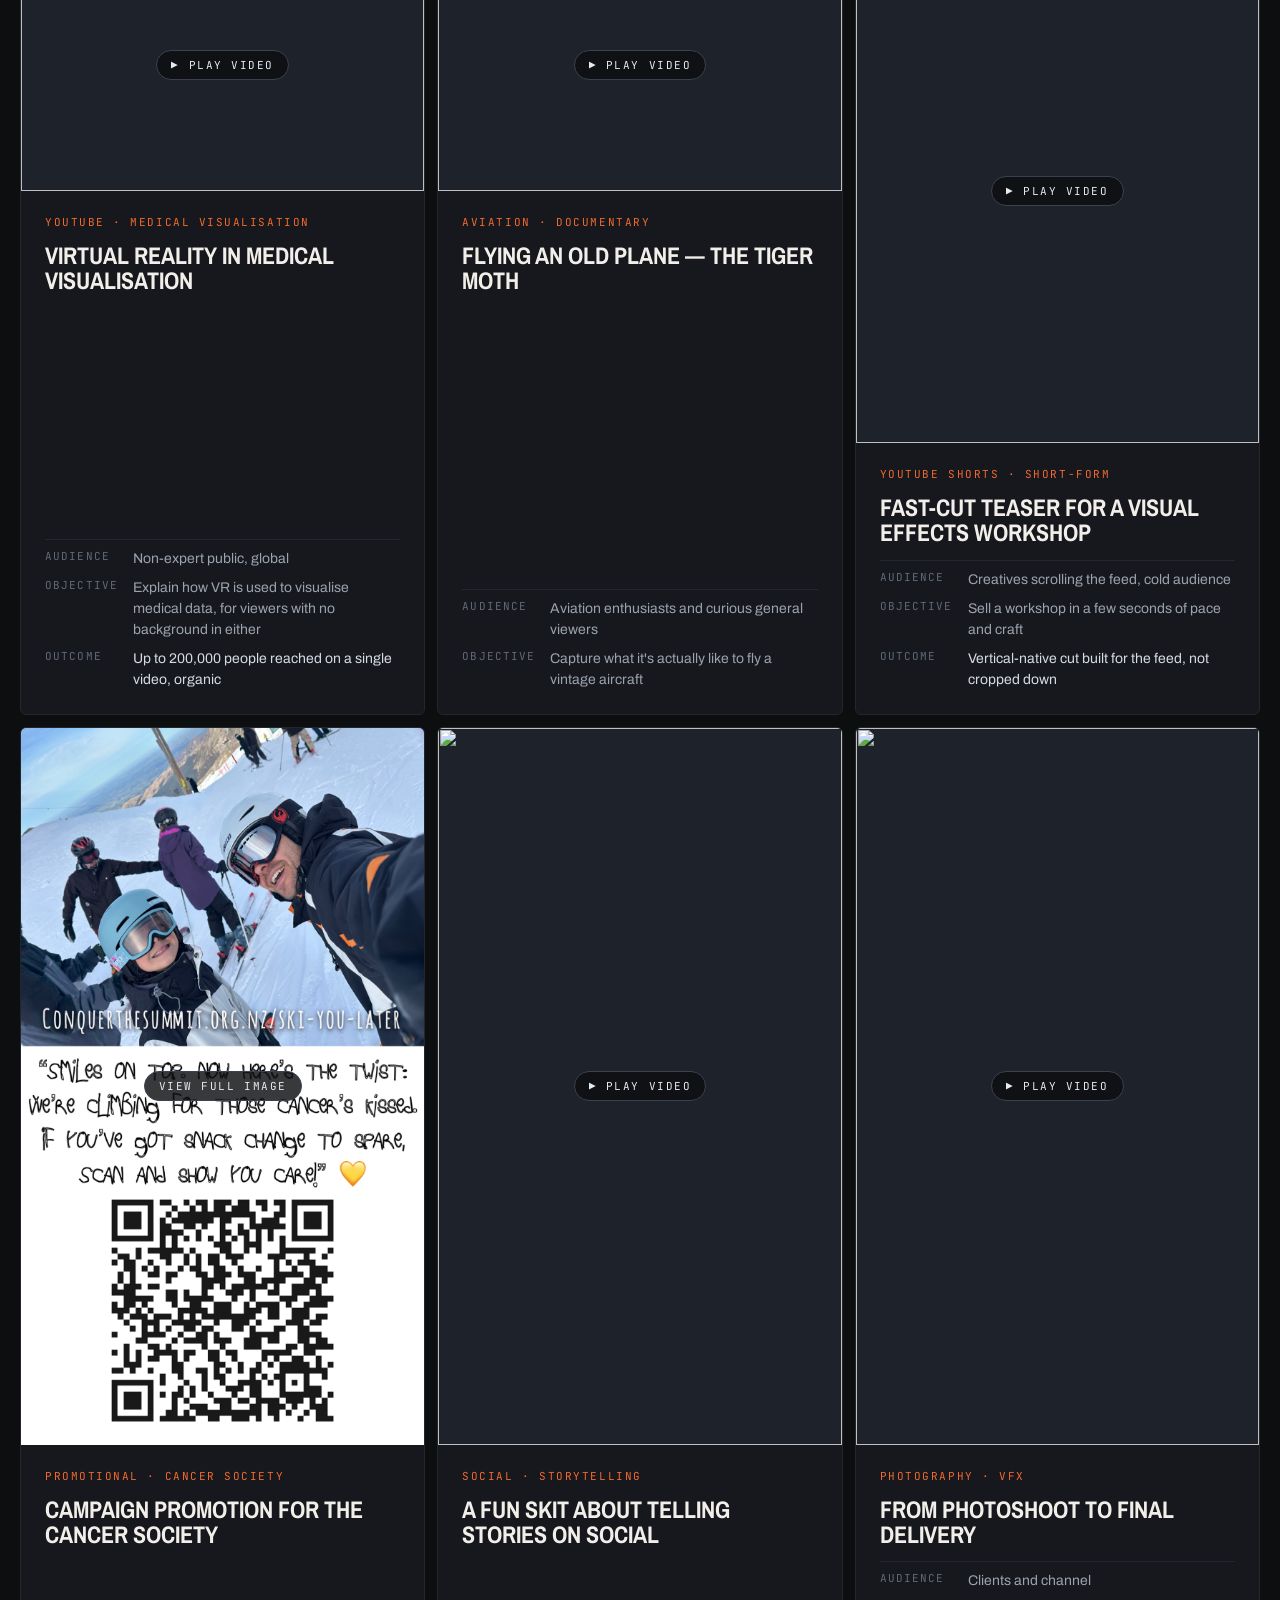
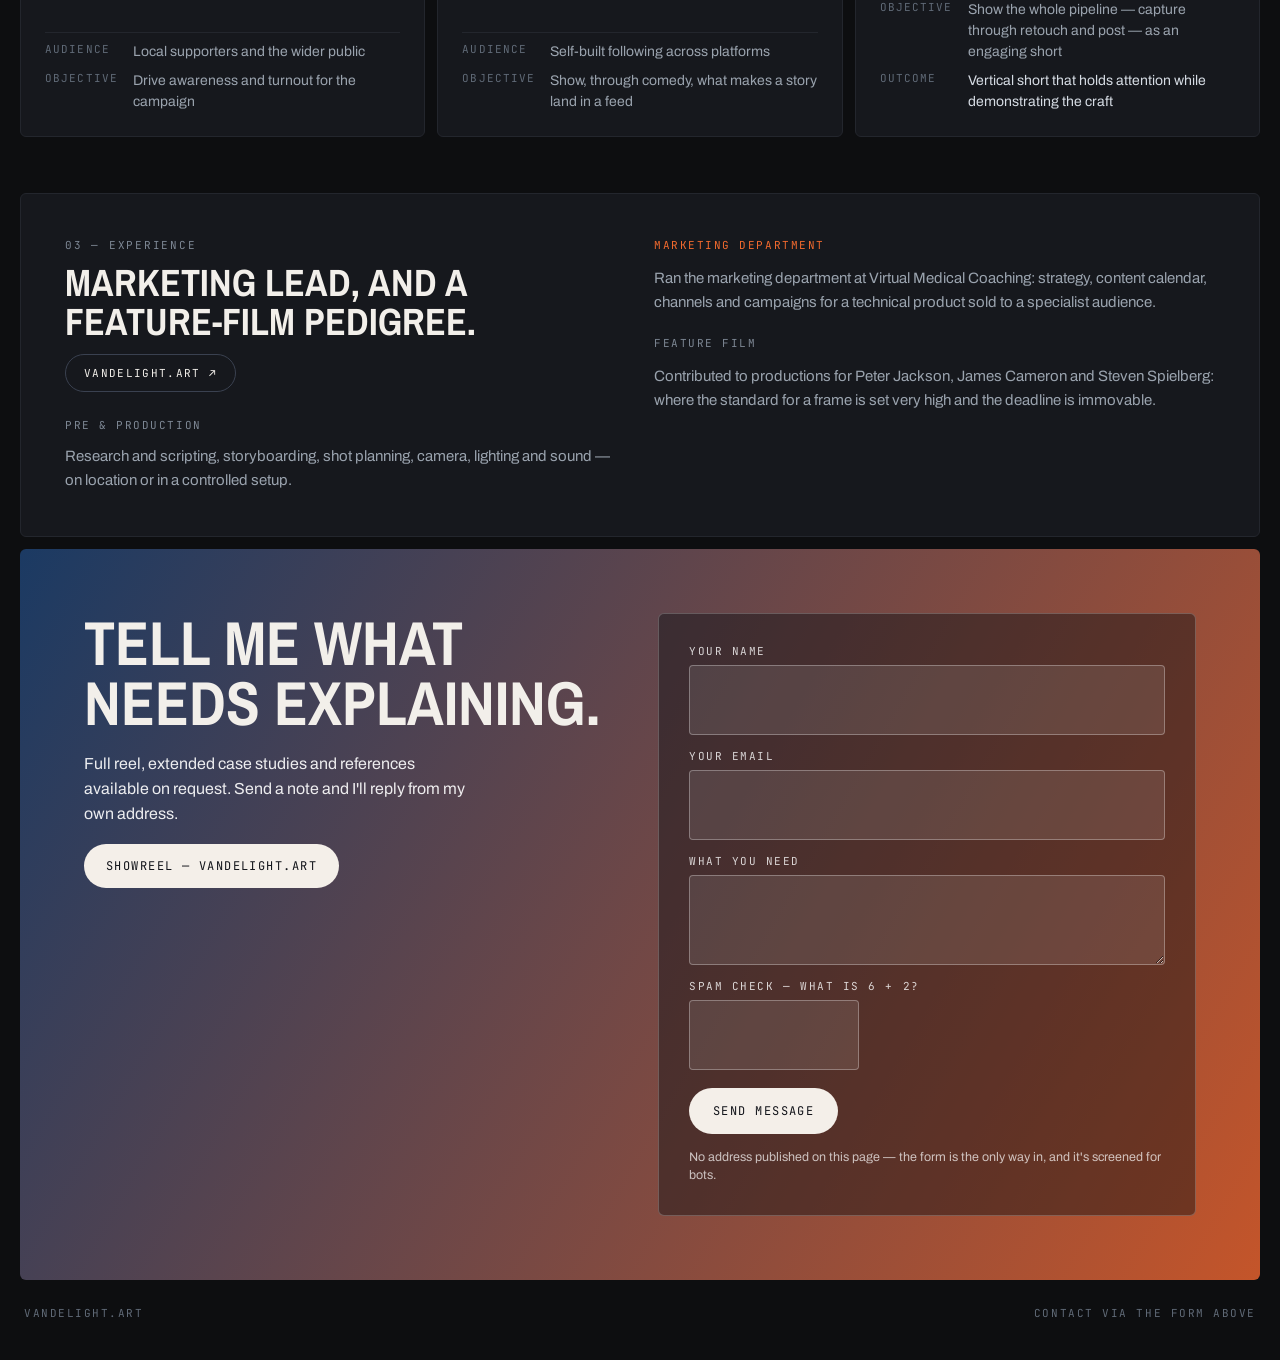
==== commit b19747e3: "Add files via upload" ====
--- a/creator/index.html
+++ b/creator/index.html
@@ -164,10 +164,10 @@
         </article>
 
         <article class="work-card">
-          <a class="work-media work-media--contain r-9-16" href="cancer-society.jpg" target="_blank" rel="noopener"
+          <a class="work-media work-media--contain r-9-16" href="../assets/IMG_6565.JPG" target="_blank" rel="noopener"
              data-viewer="image" data-title="Campaign promotion for the Cancer Society"
              aria-label="View full image: Campaign promotion for the Cancer Society">
-            <img src="cancer-society.jpg" width="2250" height="4000" alt="Campaign promotion for the Cancer Society" loading="lazy" decoding="async">
+            <img src="../assets/IMG_6565.JPG" width="2250" height="4000" alt="Campaign promotion for the Cancer Society" loading="lazy" decoding="async">
             <span class="work-pill" aria-hidden="true">View full image</span>
           </a>
           <div class="work-body">
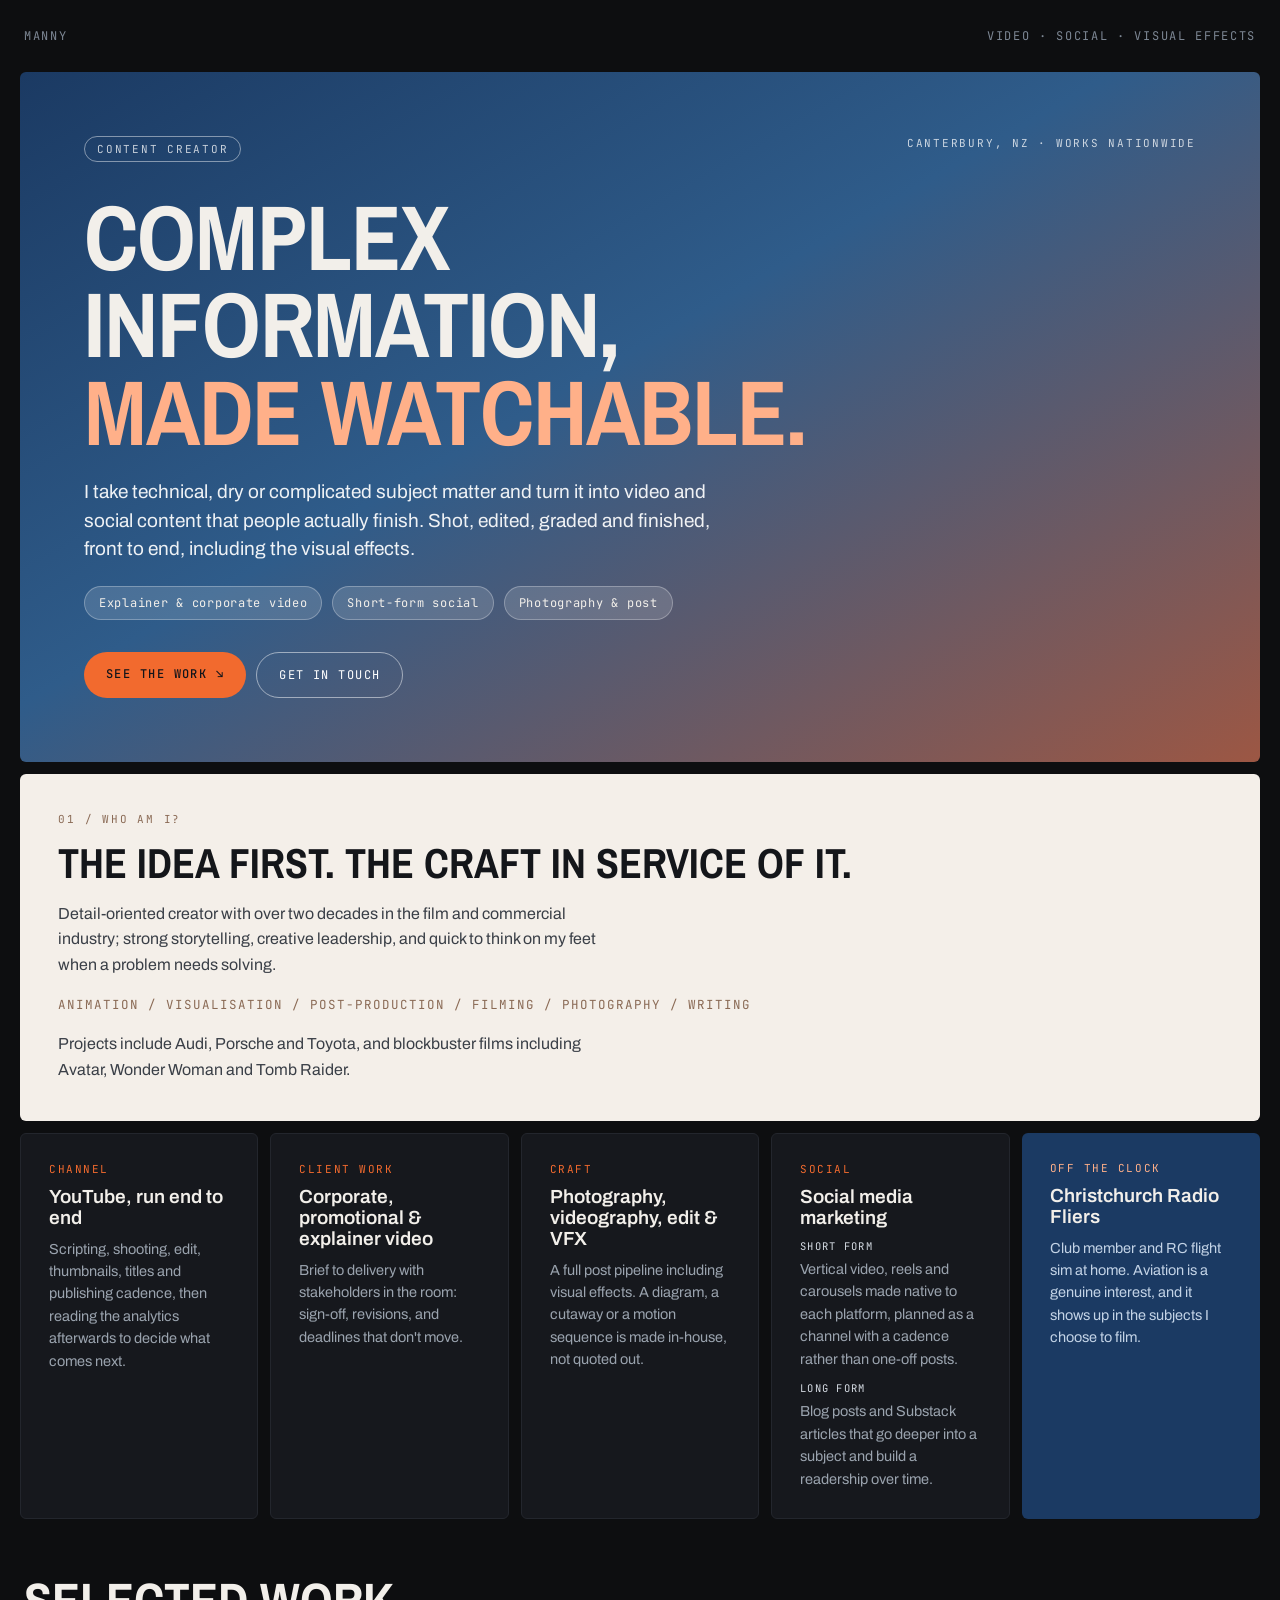
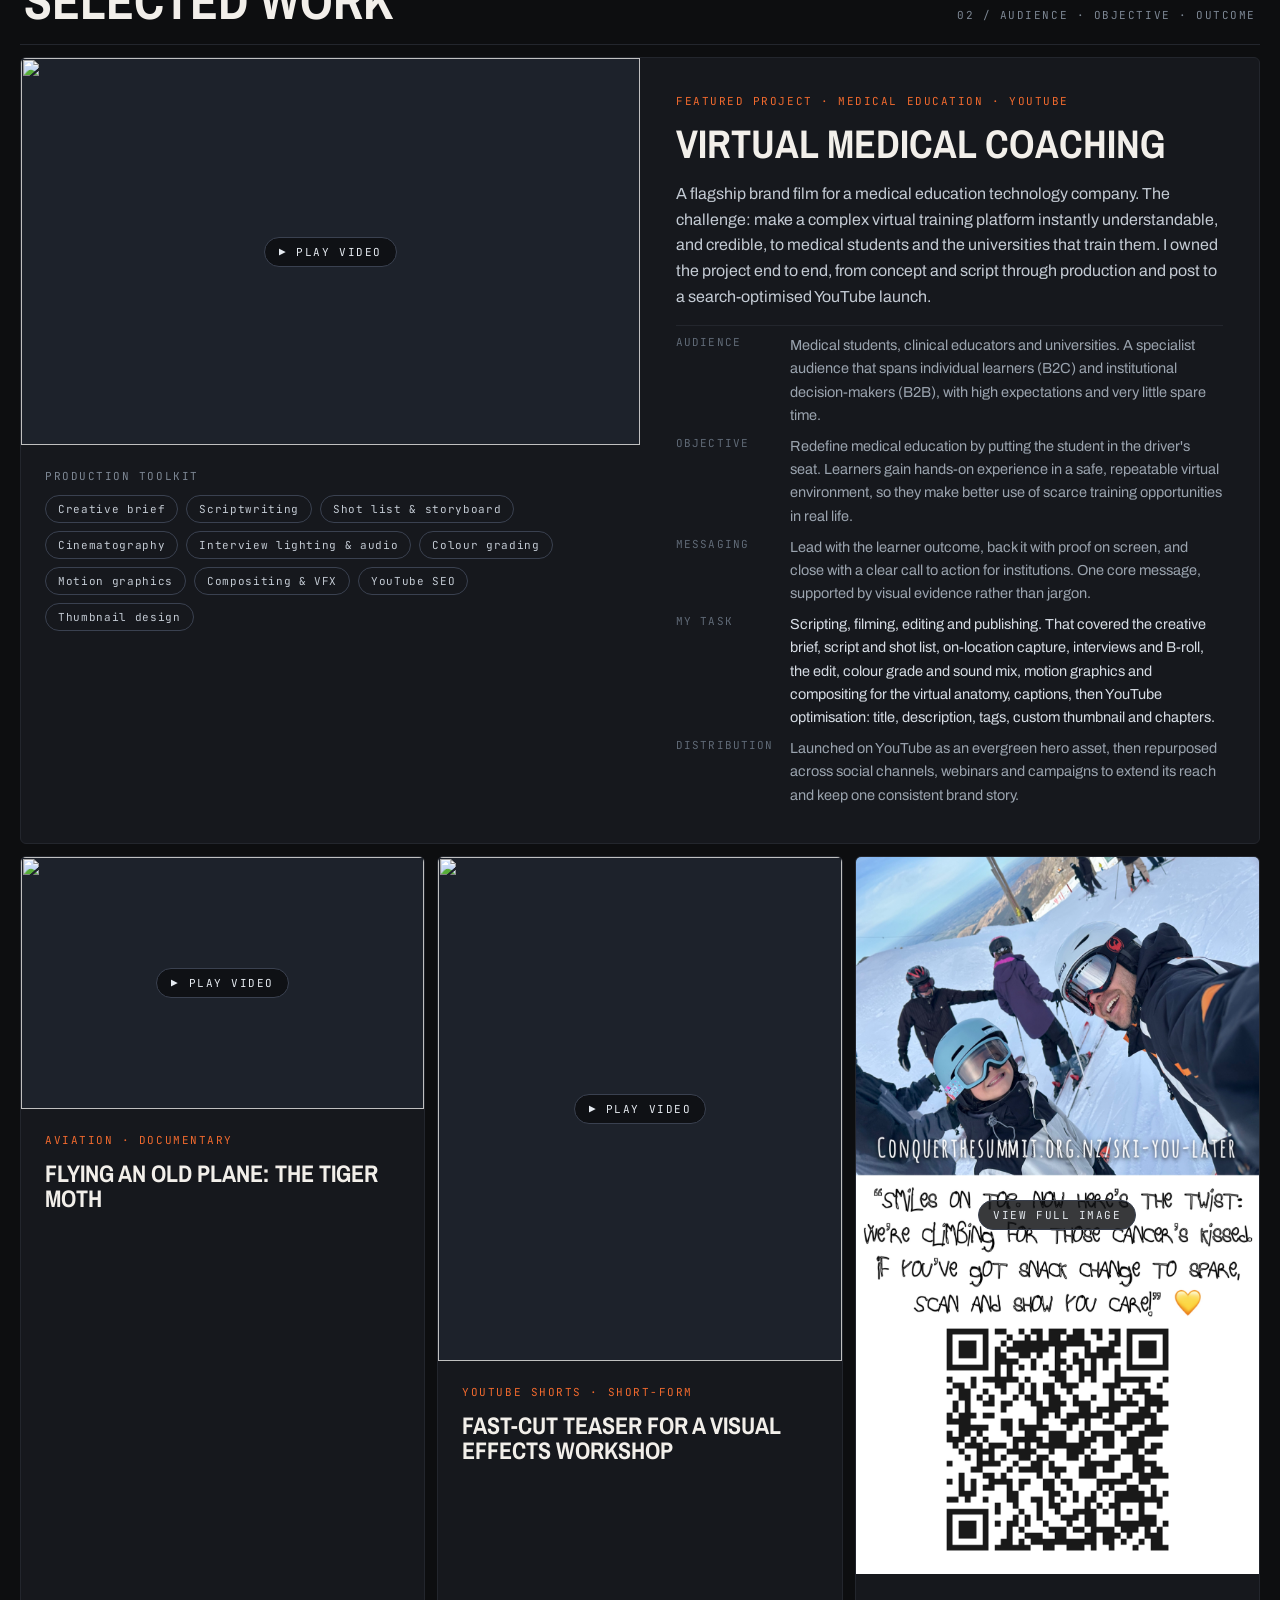
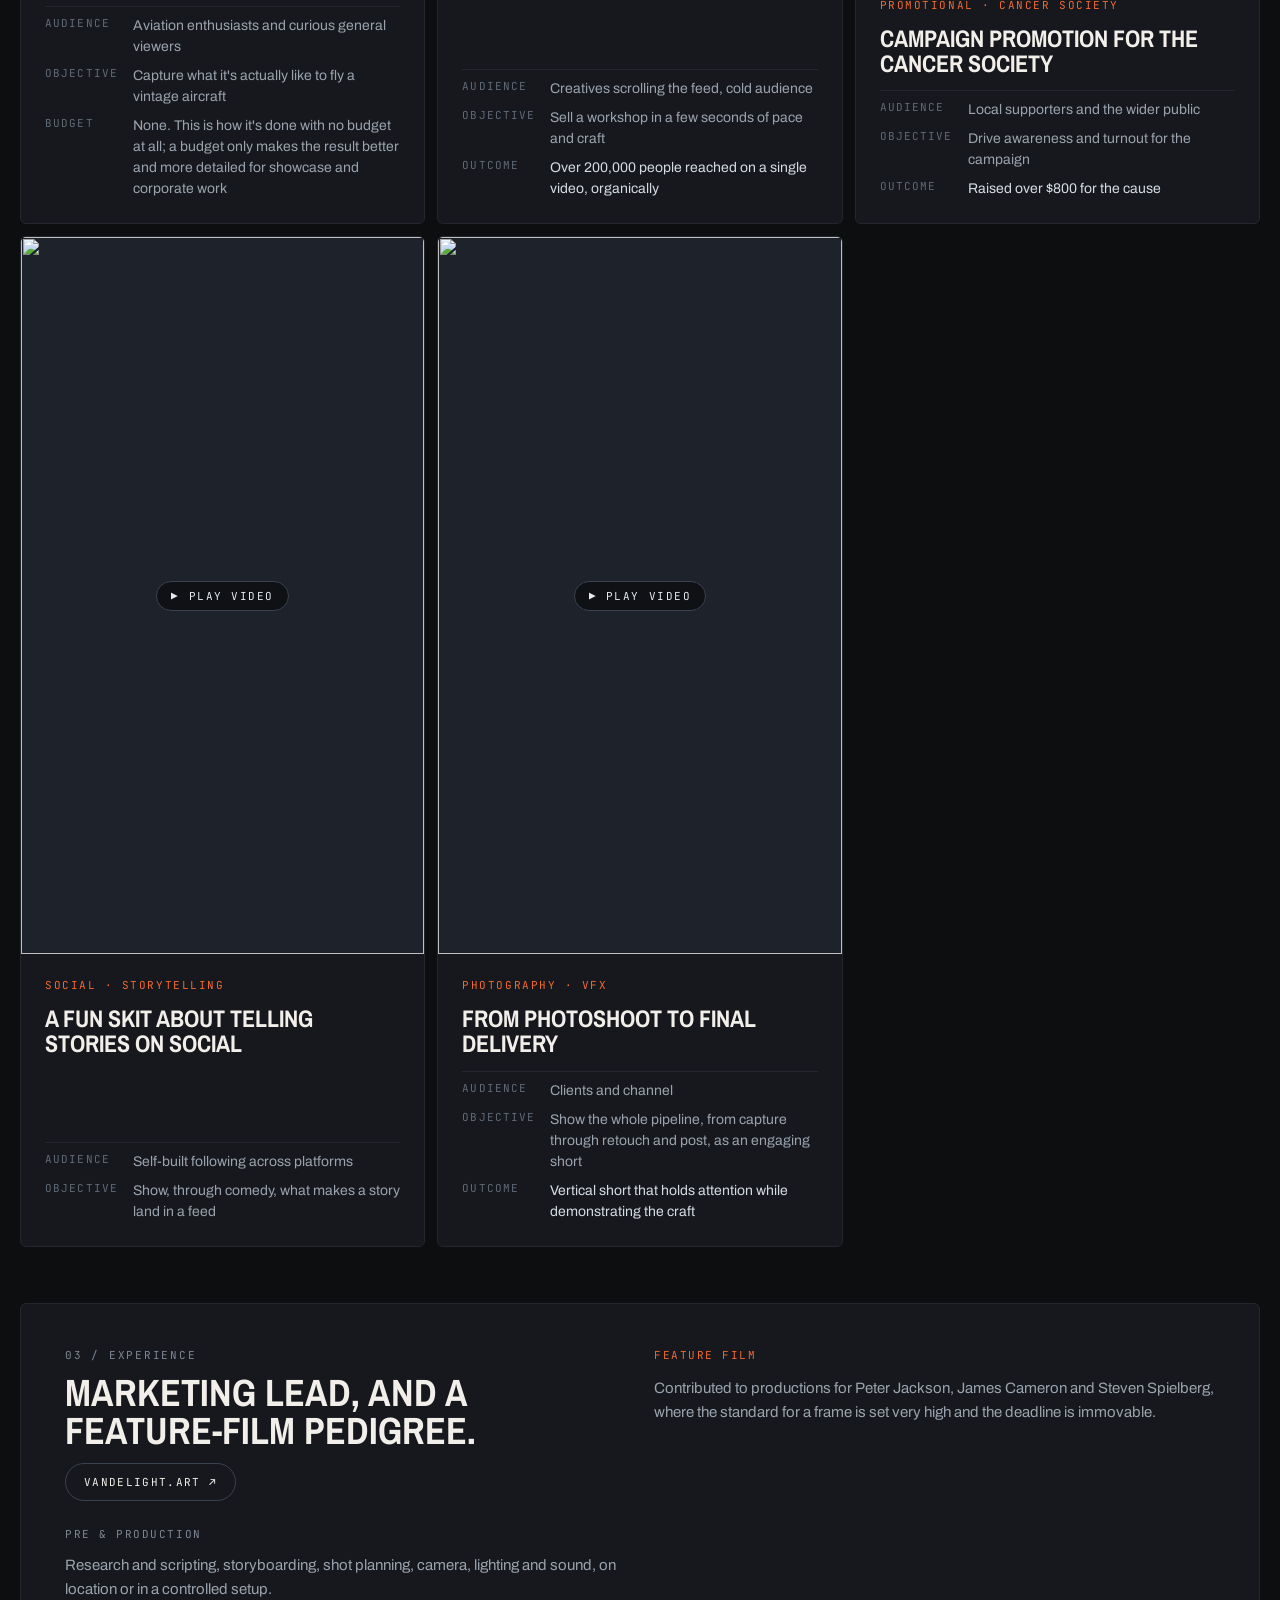
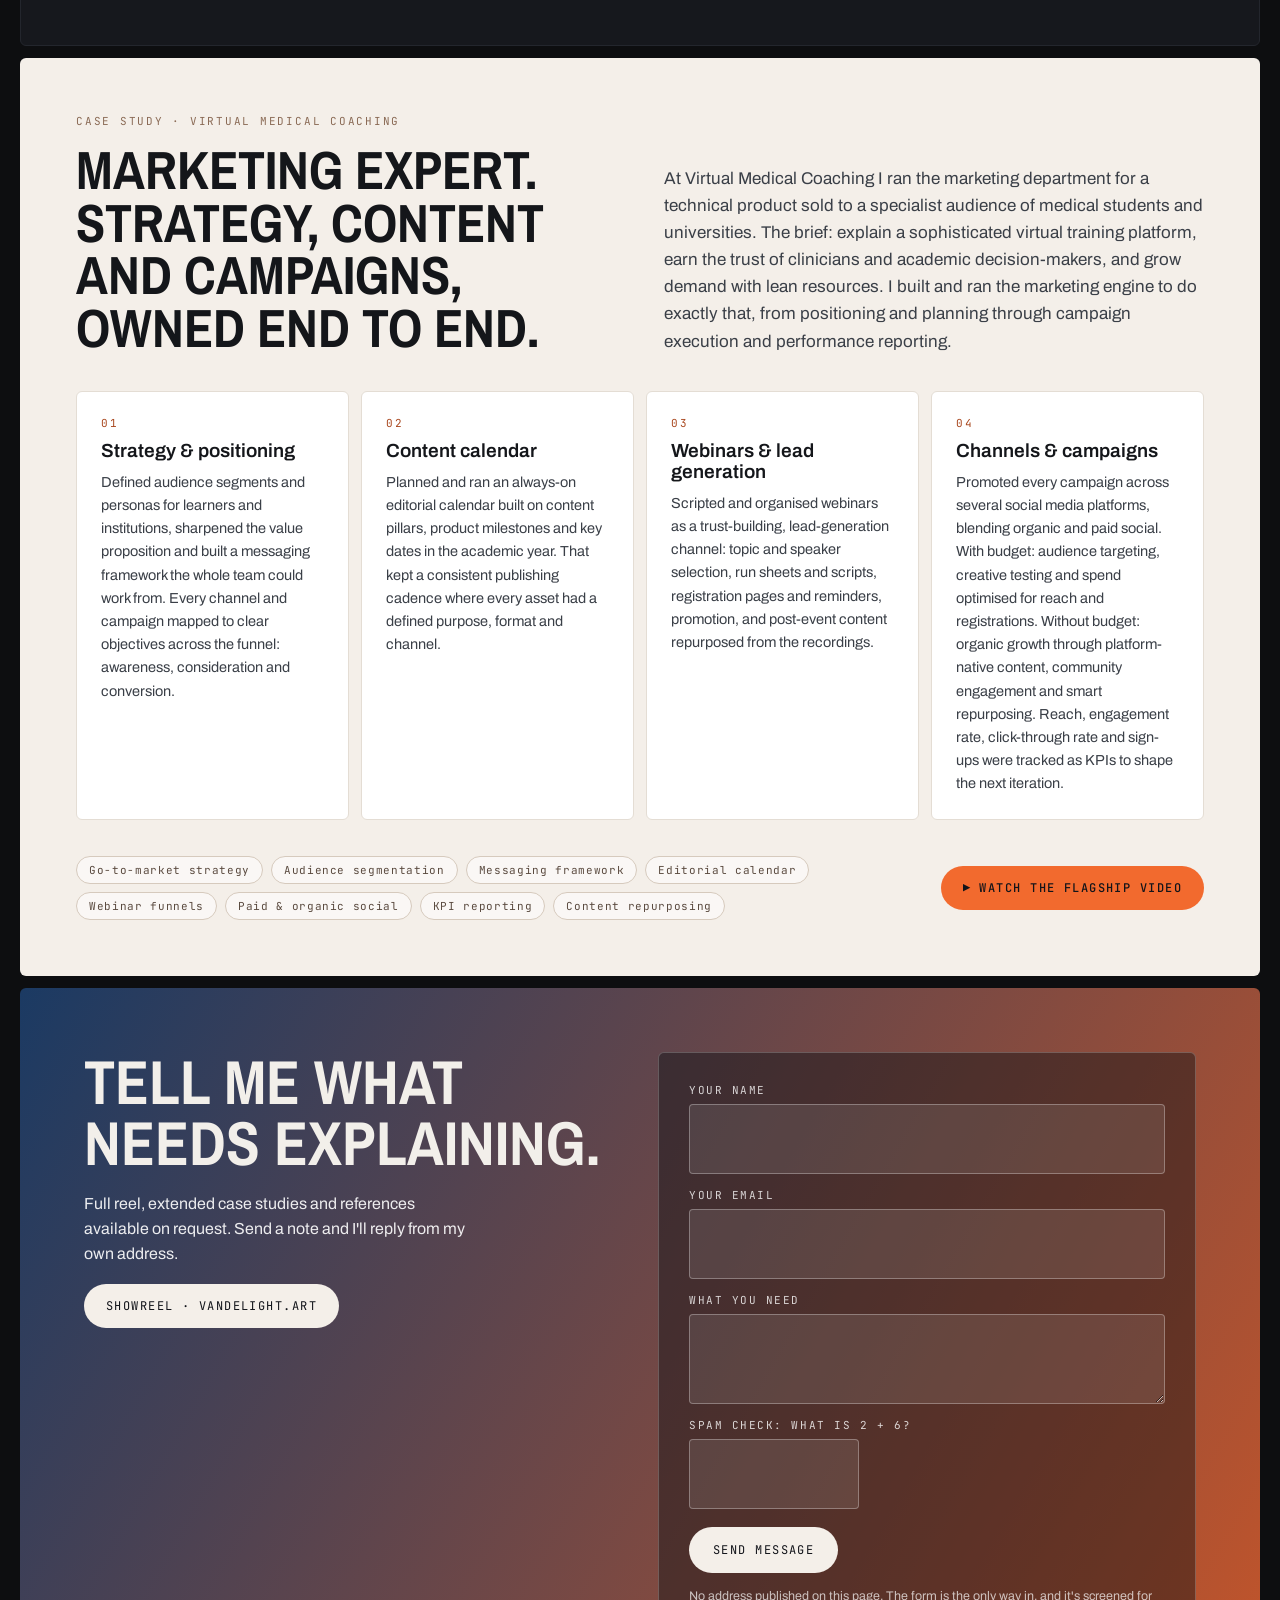
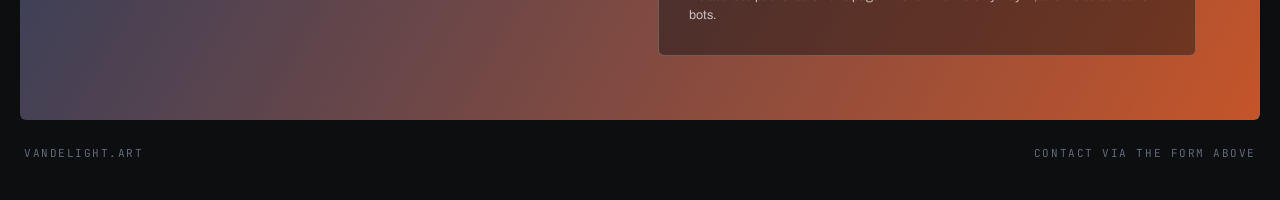
==== commit f37d52c8: "Add files via upload" ====
--- a/creator/index.html
+++ b/creator/index.html
@@ -3,15 +3,15 @@
 <head>
 <meta charset="utf-8">
 <meta name="viewport" content="width=device-width, initial-scale=1">
-<title>Manny — Content Creator · Video, Social &amp; Visual Effects</title>
-<meta name="description" content="Content creator in Canterbury, NZ. I turn technical, dry or complicated subject matter into video and social content people actually finish — shot, edited, graded and finished, including the visual effects.">
+<title>Manny | Content Creator · Video, Social &amp; Visual Effects</title>
+<meta name="description" content="Content creator in Canterbury, NZ. I turn technical, dry or complicated subject matter into video and social content people actually finish: shot, edited, graded and finished, including the visual effects.">
 <meta name="author" content="Manny Van Delight">
 <meta name="theme-color" content="#0d0e10">
 <link rel="canonical" href="https://vandelight.art/creator/">
 <meta property="og:type" content="website">
 <meta property="og:site_name" content="Van Delight Art">
 <meta property="og:url" content="https://vandelight.art/creator/">
-<meta property="og:title" content="Manny — Complex information, made watchable.">
+<meta property="og:title" content="Manny | Complex information, made watchable.">
 <meta property="og:description" content="Video and social content that people actually finish. Explainer and corporate video, short-form social, photography and post, including visual effects.">
 <meta property="og:image" content="https://vandelight.art/creator/og.png">
 <meta property="og:image:width" content="1200">
@@ -58,10 +58,10 @@
       </div>
     </section>
 
-    <!-- 01 — WHO AM I -->
+    <!-- 01: WHO AM I -->
     <section class="intro-row" aria-labelledby="intro-title">
       <div class="intro">
-        <span class="label label--wide clay">01 — Who am I?</span>
+        <span class="label label--wide clay">01 / Who am I?</span>
         <h2 id="intro-title" class="display intro-title">The idea first. The craft in service of it.</h2>
         <p class="intro-text">Detail-oriented creator with over two decades in the film and commercial industry; strong storytelling, creative leadership, and quick to think on my feet when a problem needs solving.</p>
         <p class="intro-skills">Animation / Visualisation / Post-production / Filming / Photography / Writing</p>
@@ -74,73 +74,94 @@
       <article class="fact">
         <span class="label accent">Channel</span>
         <h3 class="fact-title">YouTube, run end to end</h3>
-        <p class="fact-text">Scripting, shooting, edit, thumbnails, titles, publishing cadence — and reading the analytics afterwards to decide what comes next.</p>
+        <p class="fact-text">Scripting, shooting, edit, thumbnails, titles and publishing cadence, then reading the analytics afterwards to decide what comes next.</p>
       </article>
       <article class="fact">
         <span class="label accent">Client work</span>
         <h3 class="fact-title">Corporate, promotional &amp; explainer video</h3>
-        <p class="fact-text">Brief to delivery with stakeholders in the room — sign-off, revisions, and deadlines that don't move.</p>
+        <p class="fact-text">Brief to delivery with stakeholders in the room: sign-off, revisions, and deadlines that don't move.</p>
       </article>
       <article class="fact">
         <span class="label accent">Craft</span>
         <h3 class="fact-title">Photography, videography, edit &amp; VFX</h3>
-        <p class="fact-text">A full post pipeline including visual effects — a diagram, a cutaway or a motion sequence is in-house, not quoted out.</p>
+        <p class="fact-text">A full post pipeline including visual effects. A diagram, a cutaway or a motion sequence is made in-house, not quoted out.</p>
       </article>
       <article class="fact">
         <span class="label accent">Social</span>
         <h3 class="fact-title">Social media marketing</h3>
-        <p class="fact-text">Platform-native formats, vertical video and carousels, planned as a channel with a cadence rather than one-off posts.</p>
+        <p class="fact-text"><span class="fact-sub">Short form</span>Vertical video, reels and carousels made native to each platform, planned as a channel with a cadence rather than one-off posts.</p>
+        <p class="fact-text"><span class="fact-sub">Long form</span>Blog posts and Substack articles that go deeper into a subject and build a readership over time.</p>
       </article>
       <article class="fact fact--blue">
         <span class="label peach">Off the clock</span>
         <h3 class="fact-title">Christchurch Radio Fliers</h3>
-        <p class="fact-text">Club member and RC flight sim at home — aviation is a genuine interest, and it shows up in the subjects I choose to film.</p>
-      </article>
-    </section>
-
-    <!-- 02 — SELECTED WORK
+        <p class="fact-text">Club member and RC flight sim at home. Aviation is a genuine interest, and it shows up in the subjects I choose to film.</p>
+      </article>
+    </section>
+
+    <!-- 02: SELECTED WORK
          Media links open in the in-page viewer (data-viewer); the href stays as
-         a fallback for modifier-clicks and visitors without JavaScript.
-         Cards without a confirmed Outcome figure leave that row out until one is added. -->
+         a fallback for modifier-clicks and visitors without JavaScript. -->
     <section id="work" class="work-section" aria-labelledby="work-title">
       <div class="section-head">
         <h2 id="work-title" class="display section-title">Selected work</h2>
-        <span class="label muted">02 — Audience · objective · outcome</span>
+        <span class="label muted">02 / Audience · objective · outcome</span>
       </div>
 
       <div class="work">
-        <article class="work-card">
-          <a class="work-media r-16-10" href="https://www.youtube.com/watch?v=iGc5jKxJBVs" target="_blank" rel="noopener"
-             data-viewer="youtube" data-video="iGc5jKxJBVs" data-orientation="landscape" data-title="Virtual reality in medical visualisation"
-             aria-label="Play video: Virtual reality in medical visualisation">
-            <img src="https://img.youtube.com/vi/iGc5jKxJBVs/maxresdefault.jpg" alt="" loading="lazy" decoding="async">
-            <span class="work-pill" aria-hidden="true">▶ Play video</span>
-          </a>
-          <div class="work-body">
-            <span class="label accent">YouTube · medical visualisation</span>
-            <h3 class="display work-title">Virtual reality in medical visualisation</h3>
-            <dl class="work-stats">
-              <div><dt>Audience</dt><dd>Non-expert public, global</dd></div>
-              <div><dt>Objective</dt><dd>Explain how VR is used to visualise medical data, for viewers with no background in either</dd></div>
-              <div><dt>Outcome</dt><dd class="work-outcome">Up to 200,000 people reached on a single video, organic</dd></div>
+        <!-- Featured project: spans the full grid width -->
+        <article class="work-card work-card--feature">
+          <div class="feature-side">
+            <a class="work-media r-16-10" href="https://www.youtube.com/watch?v=iGc5jKxJBVs" target="_blank" rel="noopener"
+               data-viewer="youtube" data-video="iGc5jKxJBVs" data-orientation="landscape" data-title="Virtual Medical Coaching"
+               aria-label="Play video: Virtual Medical Coaching">
+              <img src="https://img.youtube.com/vi/iGc5jKxJBVs/maxresdefault.jpg" alt="" loading="lazy" decoding="async">
+              <span class="work-pill" aria-hidden="true">▶ Play video</span>
+            </a>
+            <div class="feature-tools">
+              <span class="label muted">Production toolkit</span>
+              <ul class="tags" aria-label="Production toolkit">
+                <li>Creative brief</li>
+                <li>Scriptwriting</li>
+                <li>Shot list &amp; storyboard</li>
+                <li>Cinematography</li>
+                <li>Interview lighting &amp; audio</li>
+                <li>Colour grading</li>
+                <li>Motion graphics</li>
+                <li>Compositing &amp; VFX</li>
+                <li>YouTube SEO</li>
+                <li>Thumbnail design</li>
+              </ul>
+            </div>
+          </div>
+          <div class="work-body feature-body">
+            <span class="label accent">Featured project · Medical education · YouTube</span>
+            <h3 class="display feature-title">Virtual Medical Coaching</h3>
+            <p class="feature-lede">A flagship brand film for a medical education technology company. The challenge: make a complex virtual training platform instantly understandable, and credible, to medical students and the universities that train them. I owned the project end to end, from concept and script through production and post to a search-optimised YouTube launch.</p>
+            <dl class="work-stats">
+              <div><dt>Audience</dt><dd>Medical students, clinical educators and universities. A specialist audience that spans individual learners (B2C) and institutional decision-makers (B2B), with high expectations and very little spare time.</dd></div>
+              <div><dt>Objective</dt><dd>Redefine medical education by putting the student in the driver's seat. Learners gain hands-on experience in a safe, repeatable virtual environment, so they make better use of scarce training opportunities in real life.</dd></div>
+              <div><dt>Messaging</dt><dd>Lead with the learner outcome, back it with proof on screen, and close with a clear call to action for institutions. One core message, supported by visual evidence rather than jargon.</dd></div>
+              <div><dt>My task</dt><dd class="work-outcome">Scripting, filming, editing and publishing. That covered the creative brief, script and shot list, on-location capture, interviews and B-roll, the edit, colour grade and sound mix, motion graphics and compositing for the virtual anatomy, captions, then YouTube optimisation: title, description, tags, custom thumbnail and chapters.</dd></div>
+              <div><dt>Distribution</dt><dd>Launched on YouTube as an evergreen hero asset, then repurposed across social channels, webinars and campaigns to extend its reach and keep one consistent brand story.</dd></div>
             </dl>
           </div>
         </article>
 
         <article class="work-card">
           <a class="work-media r-16-10" href="https://youtu.be/JPchLI3F4HA" target="_blank" rel="noopener"
-             data-viewer="youtube" data-video="JPchLI3F4HA" data-orientation="landscape" data-title="Flying an old plane — the Tiger Moth"
-             aria-label="Play video: Flying an old plane — the Tiger Moth">
+             data-viewer="youtube" data-video="JPchLI3F4HA" data-orientation="landscape" data-title="Flying an old plane: the Tiger Moth"
+             aria-label="Play video: Flying an old plane, the Tiger Moth">
             <img src="https://i.ytimg.com/vi/JPchLI3F4HA/maxresdefault.jpg" alt="" loading="lazy" decoding="async">
             <span class="work-pill" aria-hidden="true">▶ Play video</span>
           </a>
           <div class="work-body">
             <span class="label accent">Aviation · documentary</span>
-            <h3 class="display work-title">Flying an old plane — the Tiger Moth</h3>
+            <h3 class="display work-title">Flying an old plane: the Tiger Moth</h3>
             <dl class="work-stats">
               <div><dt>Audience</dt><dd>Aviation enthusiasts and curious general viewers</dd></div>
               <div><dt>Objective</dt><dd>Capture what it's actually like to fly a vintage aircraft</dd></div>
-              <!-- Outcome: add views or standout audience response -->
+              <div><dt>Budget</dt><dd>None. This is how it's done with no budget at all; a budget only makes the result better and more detailed for showcase and corporate work</dd></div>
             </dl>
           </div>
         </article>
@@ -158,7 +179,7 @@
             <dl class="work-stats">
               <div><dt>Audience</dt><dd>Creatives scrolling the feed, cold audience</dd></div>
               <div><dt>Objective</dt><dd>Sell a workshop in a few seconds of pace and craft</dd></div>
-              <div><dt>Outcome</dt><dd class="work-outcome">Vertical-native cut built for the feed, not cropped down</dd></div>
+              <div><dt>Outcome</dt><dd class="work-outcome">Over 200,000 people reached on a single video, organically</dd></div>
             </dl>
           </div>
         </article>
@@ -176,7 +197,7 @@
             <dl class="work-stats">
               <div><dt>Audience</dt><dd>Local supporters and the wider public</dd></div>
               <div><dt>Objective</dt><dd>Drive awareness and turnout for the campaign</dd></div>
-              <!-- Outcome: add the reach, sign-ups or funds raised -->
+              <div><dt>Outcome</dt><dd class="work-outcome">Raised over $800 for the cause</dd></div>
             </dl>
           </div>
         </article>
@@ -211,7 +232,7 @@
             <h3 class="display work-title">From photoshoot to final delivery</h3>
             <dl class="work-stats">
               <div><dt>Audience</dt><dd>Clients and channel</dd></div>
-              <div><dt>Objective</dt><dd>Show the whole pipeline — capture through retouch and post — as an engaging short</dd></div>
+              <div><dt>Objective</dt><dd>Show the whole pipeline, from capture through retouch and post, as an engaging short</dd></div>
               <div><dt>Outcome</dt><dd class="work-outcome">Vertical short that holds attention while demonstrating the craft</dd></div>
             </dl>
           </div>
@@ -219,20 +240,69 @@
       </div>
     </section>
 
-    <!-- 03 — EXPERIENCE -->
+    <!-- 03: EXPERIENCE -->
     <section class="experience" aria-labelledby="experience-title">
-      <div class="exp-col">
-        <span class="label label--wide muted">03 — Experience</span>
-        <h2 id="experience-title" class="display experience-title">Marketing lead, and a feature-film pedigree.</h2>
-        <a class="pill-link" href="https://vandelight.art/" target="_blank" rel="noopener" data-viewer="page" data-title="vandelight.art — portfolio">vandelight.art ↗</a>
-        <span class="label muted mt14">Pre &amp; production</span>
-        <p class="exp-text">Research and scripting, storyboarding, shot planning, camera, lighting and sound — on location or in a controlled setup.</p>
-      </div>
-      <div class="exp-col">
-        <span class="label accent">Marketing department</span>
-        <p class="exp-text">Ran the marketing department at Virtual Medical Coaching: strategy, content calendar, channels and campaigns for a technical product sold to a specialist audience.</p>
-        <span class="label muted mt8">Feature film</span>
-        <p class="exp-text">Contributed to productions for Peter Jackson, James Cameron and Steven Spielberg: where the standard for a frame is set very high and the deadline is immovable.</p>
+      <div class="exp-grid">
+        <div class="exp-col">
+          <span class="label label--wide muted">03 / Experience</span>
+          <h2 id="experience-title" class="display experience-title">Marketing lead, and a feature-film pedigree.</h2>
+          <a class="pill-link" href="https://vandelight.art/" target="_blank" rel="noopener" data-viewer="page" data-title="vandelight.art portfolio">vandelight.art ↗</a>
+          <span class="label muted mt14">Pre &amp; production</span>
+          <p class="exp-text">Research and scripting, storyboarding, shot planning, camera, lighting and sound, on location or in a controlled setup.</p>
+        </div>
+        <div class="exp-col">
+          <span class="label accent">Feature film</span>
+          <p class="exp-text">Contributed to productions for Peter Jackson, James Cameron and Steven Spielberg, where the standard for a frame is set very high and the deadline is immovable.</p>
+        </div>
+      </div>
+    </section>
+
+    <!-- CASE STUDY: light panel so it stands out from the dark sections around it -->
+    <section id="case-study" class="case-study" aria-labelledby="case-title">
+      <div class="case-head">
+        <div class="case-head-main">
+          <span class="label label--wide clay">Case study · Virtual Medical Coaching</span>
+          <h2 id="case-title" class="display case-title">Marketing expert. Strategy, content and campaigns, owned end to end.</h2>
+        </div>
+        <p class="case-lede">At Virtual Medical Coaching I ran the marketing department for a technical product sold to a specialist audience of medical students and universities. The brief: explain a sophisticated virtual training platform, earn the trust of clinicians and academic decision-makers, and grow demand with lean resources. I built and ran the marketing engine to do exactly that, from positioning and planning through campaign execution and performance reporting.</p>
+      </div>
+
+      <div class="case-grid">
+        <article class="case-block">
+          <span class="case-num">01</span>
+          <h3 class="case-block-title">Strategy &amp; positioning</h3>
+          <p>Defined audience segments and personas for learners and institutions, sharpened the value proposition and built a messaging framework the whole team could work from. Every channel and campaign mapped to clear objectives across the funnel: awareness, consideration and conversion.</p>
+        </article>
+        <article class="case-block">
+          <span class="case-num">02</span>
+          <h3 class="case-block-title">Content calendar</h3>
+          <p>Planned and ran an always-on editorial calendar built on content pillars, product milestones and key dates in the academic year. That kept a consistent publishing cadence where every asset had a defined purpose, format and channel.</p>
+        </article>
+        <article class="case-block">
+          <span class="case-num">03</span>
+          <h3 class="case-block-title">Webinars &amp; lead generation</h3>
+          <p>Scripted and organised webinars as a trust-building, lead-generation channel: topic and speaker selection, run sheets and scripts, registration pages and reminders, promotion, and post-event content repurposed from the recordings.</p>
+        </article>
+        <article class="case-block">
+          <span class="case-num">04</span>
+          <h3 class="case-block-title">Channels &amp; campaigns</h3>
+          <p>Promoted every campaign across several social media platforms, blending organic and paid social. With budget: audience targeting, creative testing and spend optimised for reach and registrations. Without budget: organic growth through platform-native content, community engagement and smart repurposing. Reach, engagement rate, click-through rate and sign-ups were tracked as KPIs to shape the next iteration.</p>
+        </article>
+      </div>
+
+      <div class="case-foot">
+        <ul class="tags tags--light" aria-label="Marketing competencies">
+          <li>Go-to-market strategy</li>
+          <li>Audience segmentation</li>
+          <li>Messaging framework</li>
+          <li>Editorial calendar</li>
+          <li>Webinar funnels</li>
+          <li>Paid &amp; organic social</li>
+          <li>KPI reporting</li>
+          <li>Content repurposing</li>
+        </ul>
+        <a class="btn btn--accent" href="https://www.youtube.com/watch?v=iGc5jKxJBVs" target="_blank" rel="noopener"
+           data-viewer="youtube" data-video="iGc5jKxJBVs" data-orientation="landscape" data-title="Virtual Medical Coaching">▶ Watch the flagship video</a>
       </div>
     </section>
 
@@ -242,14 +312,14 @@
         <h2 id="contact-title" class="display contact-title">Tell me what<br>needs explaining.</h2>
         <p class="contact-text">Full reel, extended case studies and references available on request. Send a note and I'll reply from my own address.</p>
         <div class="contact-links">
-          <a class="btn btn--light" href="https://vandelight.art/" target="_blank" rel="noopener" data-viewer="page" data-title="vandelight.art — showreel">Showreel — vandelight.art</a>
+          <a class="btn btn--light" href="https://vandelight.art/" target="_blank" rel="noopener" data-viewer="page" data-title="vandelight.art showreel">Showreel · vandelight.art</a>
         </div>
       </div>
 
       <div class="panel">
         <div id="contact-sent" class="sent" role="status" tabindex="-1" hidden>
           <span class="label label--wide peach">Message sent</span>
-          <h3 class="display sent-title">Thanks — I'll come back to you shortly.</h3>
+          <h3 class="display sent-title">Thanks, I'll come back to you shortly.</h3>
         </div>
 
         <!-- method="post" keeps entries out of the URL if scripts never load -->
@@ -263,7 +333,7 @@
           <label class="field">What you need
             <textarea name="message" rows="4" required maxlength="5000"></textarea>
           </label>
-          <label class="field"><span>Spam check — <span data-puzzle>what is 3 + 4?</span></span>
+          <label class="field"><span>Spam check: <span data-puzzle>what is 3 + 4?</span></span>
             <input class="short" type="text" name="check" required autocomplete="off" inputmode="numeric" maxlength="12">
           </label>
           <div class="honeypot" aria-hidden="true">
@@ -271,8 +341,8 @@
           </div>
           <span class="form-error" role="alert" data-error hidden></span>
           <button type="submit" class="submit" disabled>Send message</button>
-          <span class="form-note">No address published on this page — the form is the only way in, and it's screened for bots.</span>
-          <noscript><span class="form-error">Please enable JavaScript to send a message — it's how the form screens out bots.</span></noscript>
+          <span class="form-note">No address published on this page. The form is the only way in, and it's screened for bots.</span>
+          <noscript><span class="form-error">Please enable JavaScript to send a message. It's how the form screens out bots.</span></noscript>
         </form>
       </div>
     </section>
--- a/creator/styles.css
+++ b/creator/styles.css
@@ -139,7 +139,7 @@
 }
 .hero-actions { display: flex; flex-wrap: wrap; gap: 10px; }
 
-/* 01 — Who am I */
+/* 01: Who am I */
 .intro-row { max-width: 1240px; margin: 12px auto 0; }
 .intro {
   background: #f4efe9;
@@ -192,7 +192,17 @@
 .fact-text { margin: 0; font-size: 14.5px; line-height: 1.55; color: #9aa3ae; }
 .fact--blue .fact-text { color: #c3d3e6; }
 
-/* 02 — Selected work */
+.fact-sub {
+  display: block;
+  margin-bottom: 4px;
+  font-family: 'JetBrains Mono', monospace;
+  font-size: 10.5px;
+  letter-spacing: .12em;
+  text-transform: uppercase;
+  color: #d6dce4;
+}
+
+/* 02: Selected work */
 .work-section { max-width: 1240px; margin: 56px auto 0; }
 .section-head {
   display: flex;
@@ -280,7 +290,7 @@
 .work-stats dd { margin: 0; }
 .work-stats .work-outcome { color: #d6dce4; }
 
-/* 03 — Experience */
+/* 03: Experience */
 .experience {
   box-sizing: border-box;
   max-width: 1240px;
@@ -289,9 +299,94 @@
   border: 1px solid #23262d;
   border-radius: 6px;
   padding: clamp(24px, 3.5vw, 44px);
+  display: flex;
+  flex-direction: column;
+  gap: 28px;
+}
+.exp-grid {
   display: grid;
   grid-template-columns: repeat(auto-fit, minmax(min(260px, 100%), 1fr));
   gap: 28px;
+}
+/* Tag lists (toolkit, competencies) */
+.tags {
+  display: flex;
+  flex-wrap: wrap;
+  gap: 8px;
+  margin: 0;
+  padding: 0;
+  list-style: none;
+  font-family: 'JetBrains Mono', monospace;
+  font-size: 11px;
+  letter-spacing: .06em;
+}
+.tags li { border: 1px solid #3a4150; border-radius: 20px; padding: 6px 12px; color: #c3cad3; }
+.tags--light li { border-color: #d6cabd; color: #5a4a3f; background: rgba(255,255,255,.55); }
+
+/* Case study: light panel under Experience */
+.case-study {
+  box-sizing: border-box;
+  max-width: 1240px;
+  margin: 12px auto 0;
+  background: #f4efe9;
+  color: #14161a;
+  border-radius: 6px;
+  padding: clamp(28px, 4.5vw, 56px);
+  display: flex;
+  flex-direction: column;
+  gap: clamp(24px, 3vw, 36px);
+}
+.case-head {
+  display: grid;
+  grid-template-columns: repeat(auto-fit, minmax(min(340px, 100%), 1fr));
+  gap: 18px 48px;
+  align-items: end;
+}
+.case-head-main { display: flex; flex-direction: column; gap: 16px; min-width: 0; }
+.case-title { font-size: clamp(30px, 4.2vw, 54px); line-height: .98; text-wrap: balance; }
+.case-lede { margin: 0; font-size: 17px; line-height: 1.6; color: #3a3f47; text-wrap: pretty; }
+.case-grid {
+  display: grid;
+  grid-template-columns: repeat(auto-fit, minmax(min(250px, 100%), 1fr));
+  gap: 12px;
+}
+.case-block {
+  background: #fff;
+  border: 1px solid #e4ddd4;
+  border-radius: 6px;
+  padding: 24px;
+  display: flex;
+  flex-direction: column;
+  gap: 10px;
+  min-width: 0;
+}
+.case-num {
+  font-family: 'JetBrains Mono', monospace;
+  font-size: 11px;
+  letter-spacing: .14em;
+  color: #a8461d;
+}
+.case-block-title { margin: 0; font-size: 19px; font-weight: 600; }
+.case-block p { margin: 0; font-size: 14.5px; line-height: 1.6; color: #3a3f47; }
+.case-foot { display: flex; flex-wrap: wrap; justify-content: space-between; align-items: center; gap: 16px 24px; }
+.case-foot .tags { flex: 1 1 420px; }
+
+/* Featured work card: spans the grid, video and toolkit beside the write-up */
+.work-card--feature {
+  grid-column: 1 / -1;
+  display: grid;
+  grid-template-columns: repeat(auto-fit, minmax(min(440px, 100%), 1fr));
+}
+.feature-side { display: flex; flex-direction: column; min-width: 0; }
+.feature-tools { padding: 24px; display: flex; flex-direction: column; gap: 12px; }
+.feature-body { padding: clamp(24px, 3vw, 36px); gap: 16px; }
+.feature-title { font-size: clamp(28px, 3.2vw, 40px); line-height: 1.02; }
+.feature-lede { margin: 0; font-size: 16px; line-height: 1.6; color: #c3cad3; max-width: 64ch; text-wrap: pretty; }
+.feature-body .work-stats { font-size: 14.5px; line-height: 1.6; }
+.feature-body .work-stats > div { grid-template-columns: 104px 1fr; }
+/* Narrow screens: labels sit above their text so long rows stay readable */
+@media (max-width: 480px) {
+  .feature-body .work-stats > div { grid-template-columns: 1fr; gap: 2px; }
 }
 .exp-col { display: flex; flex-direction: column; gap: 12px; min-width: 0; }
 .exp-col + .exp-col { gap: 14px; }
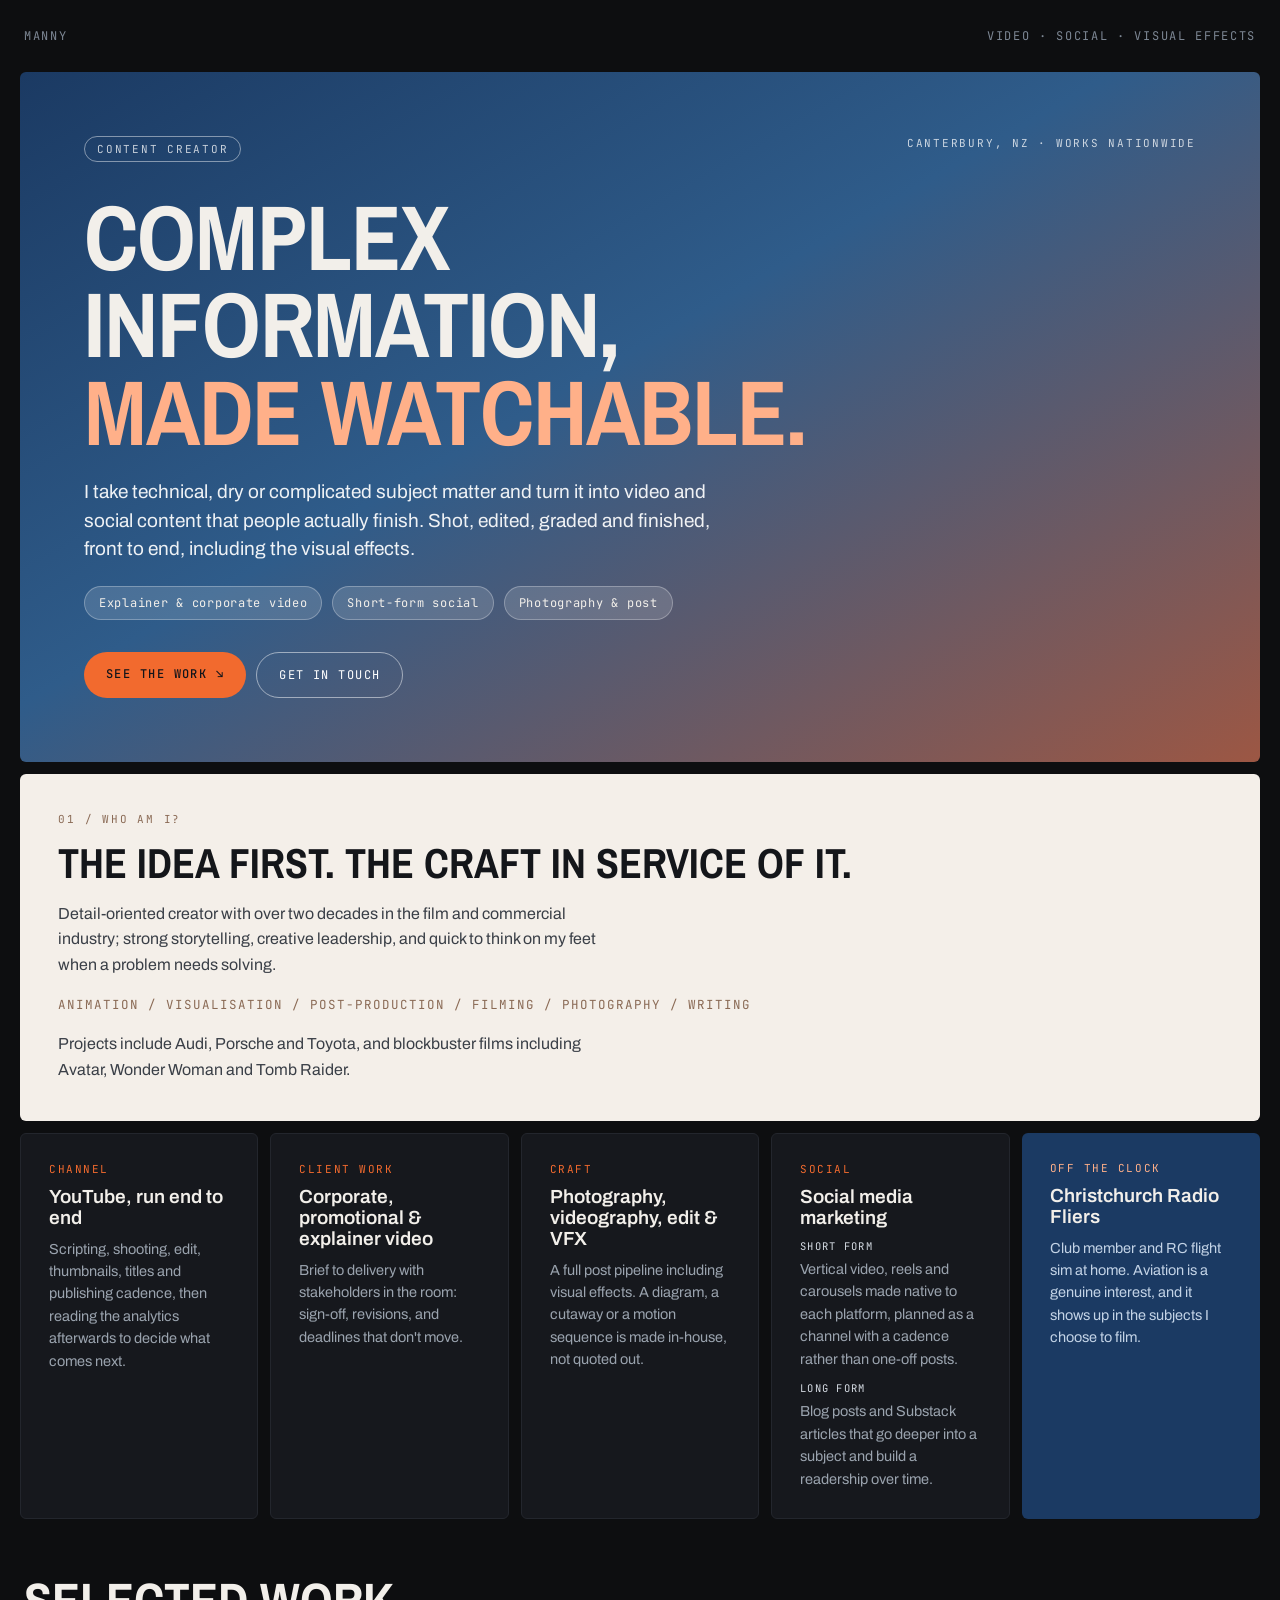
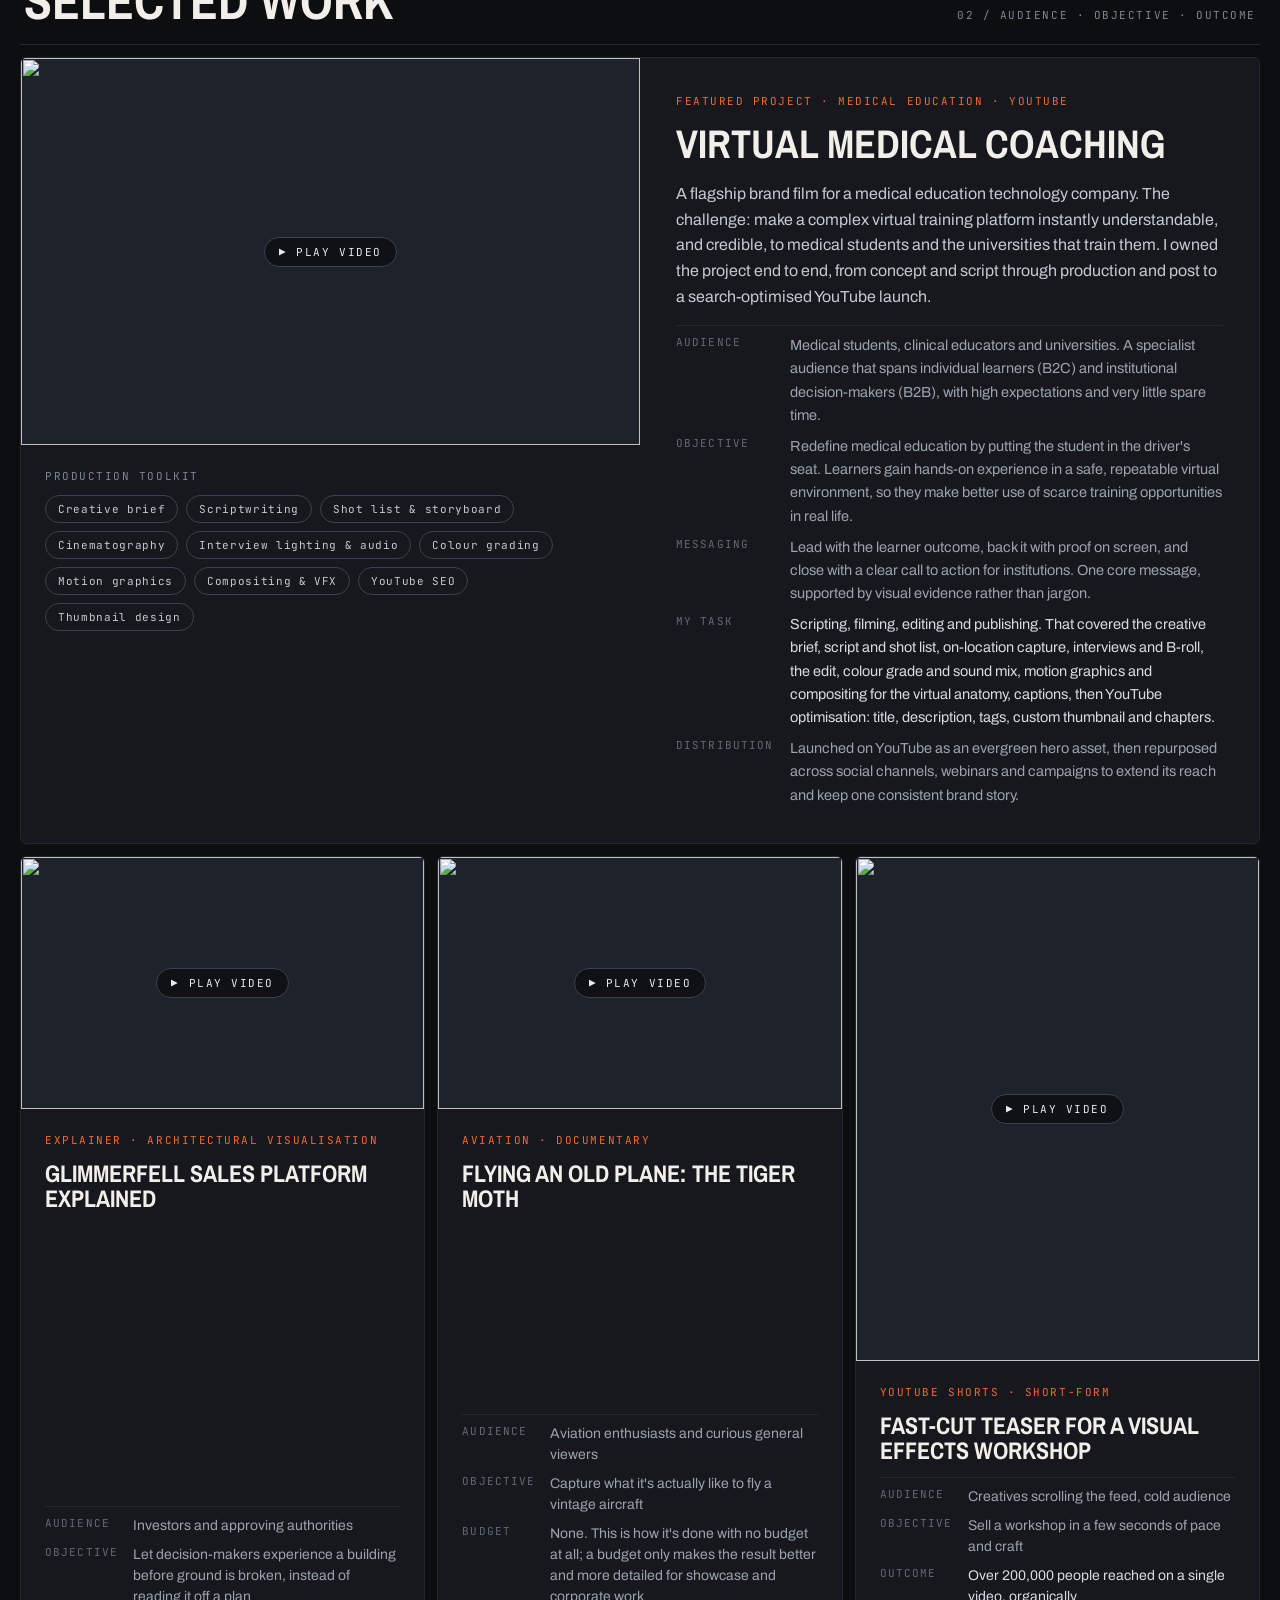
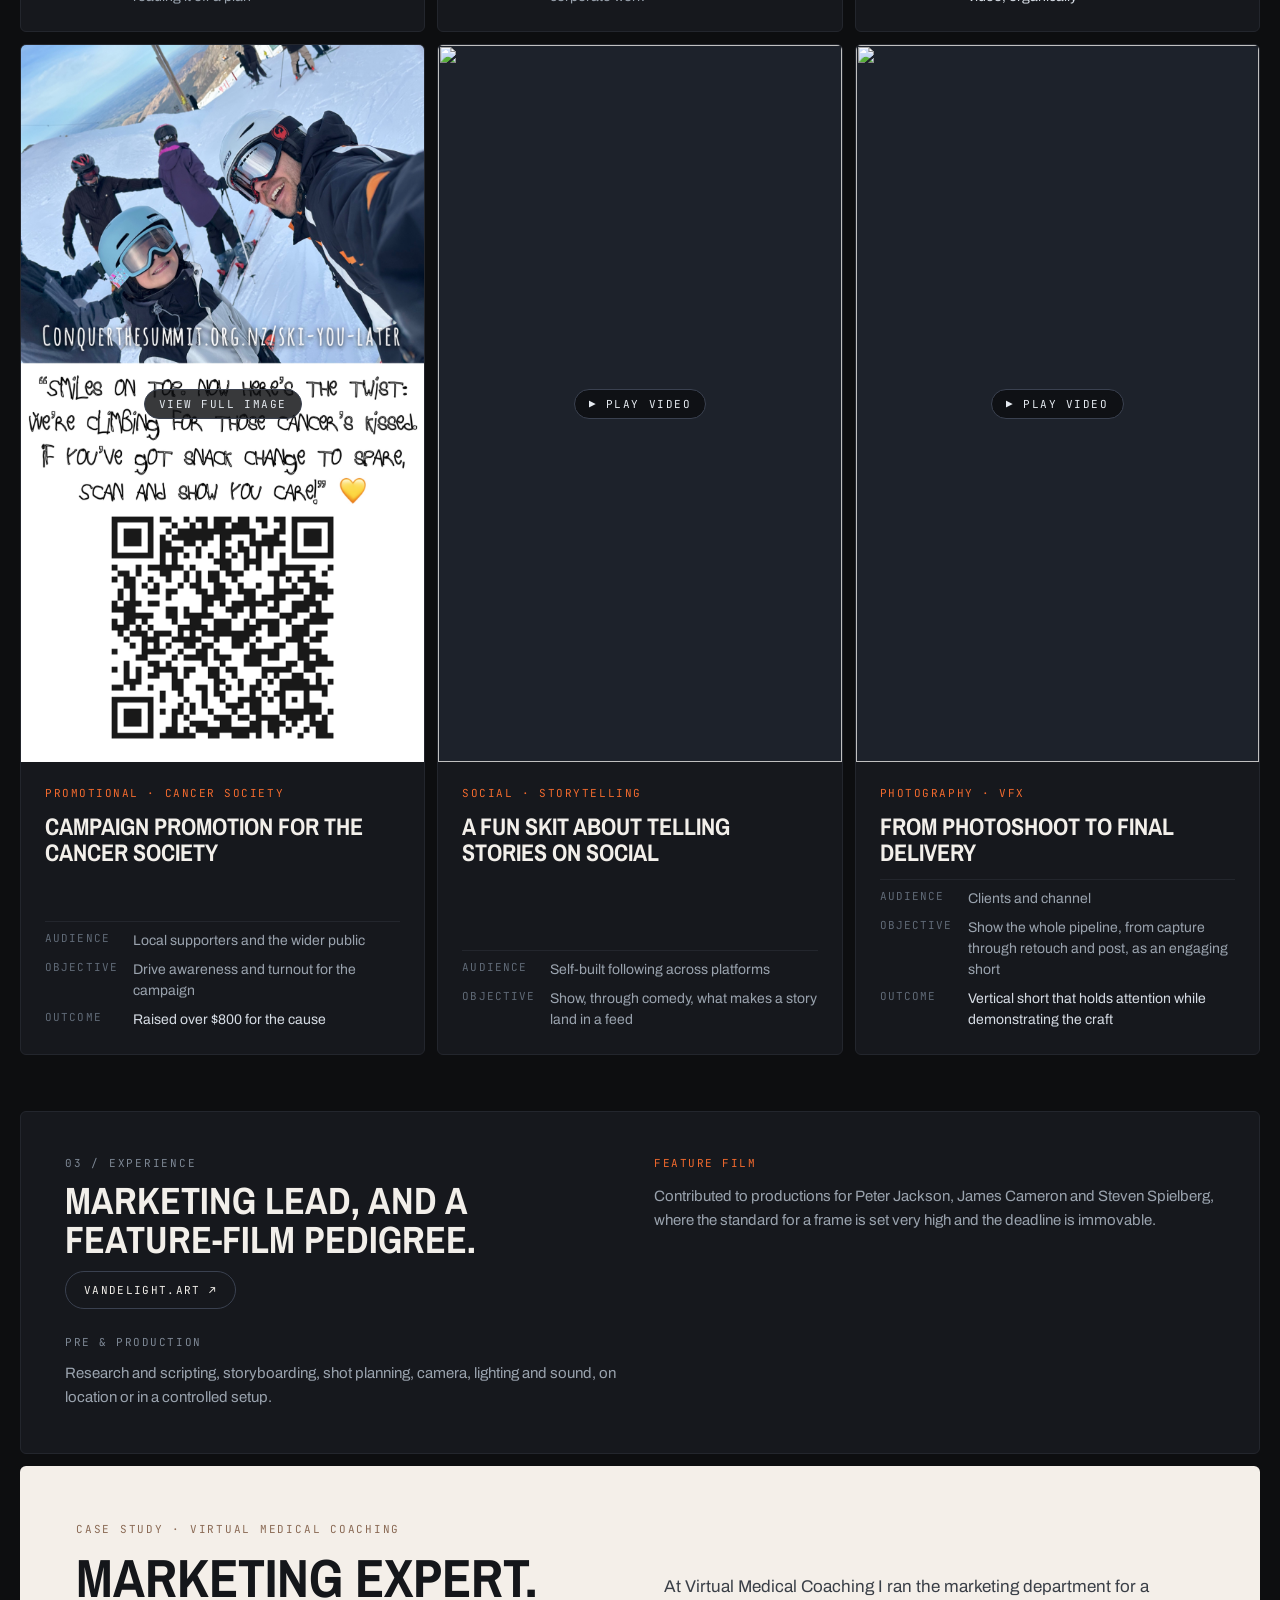
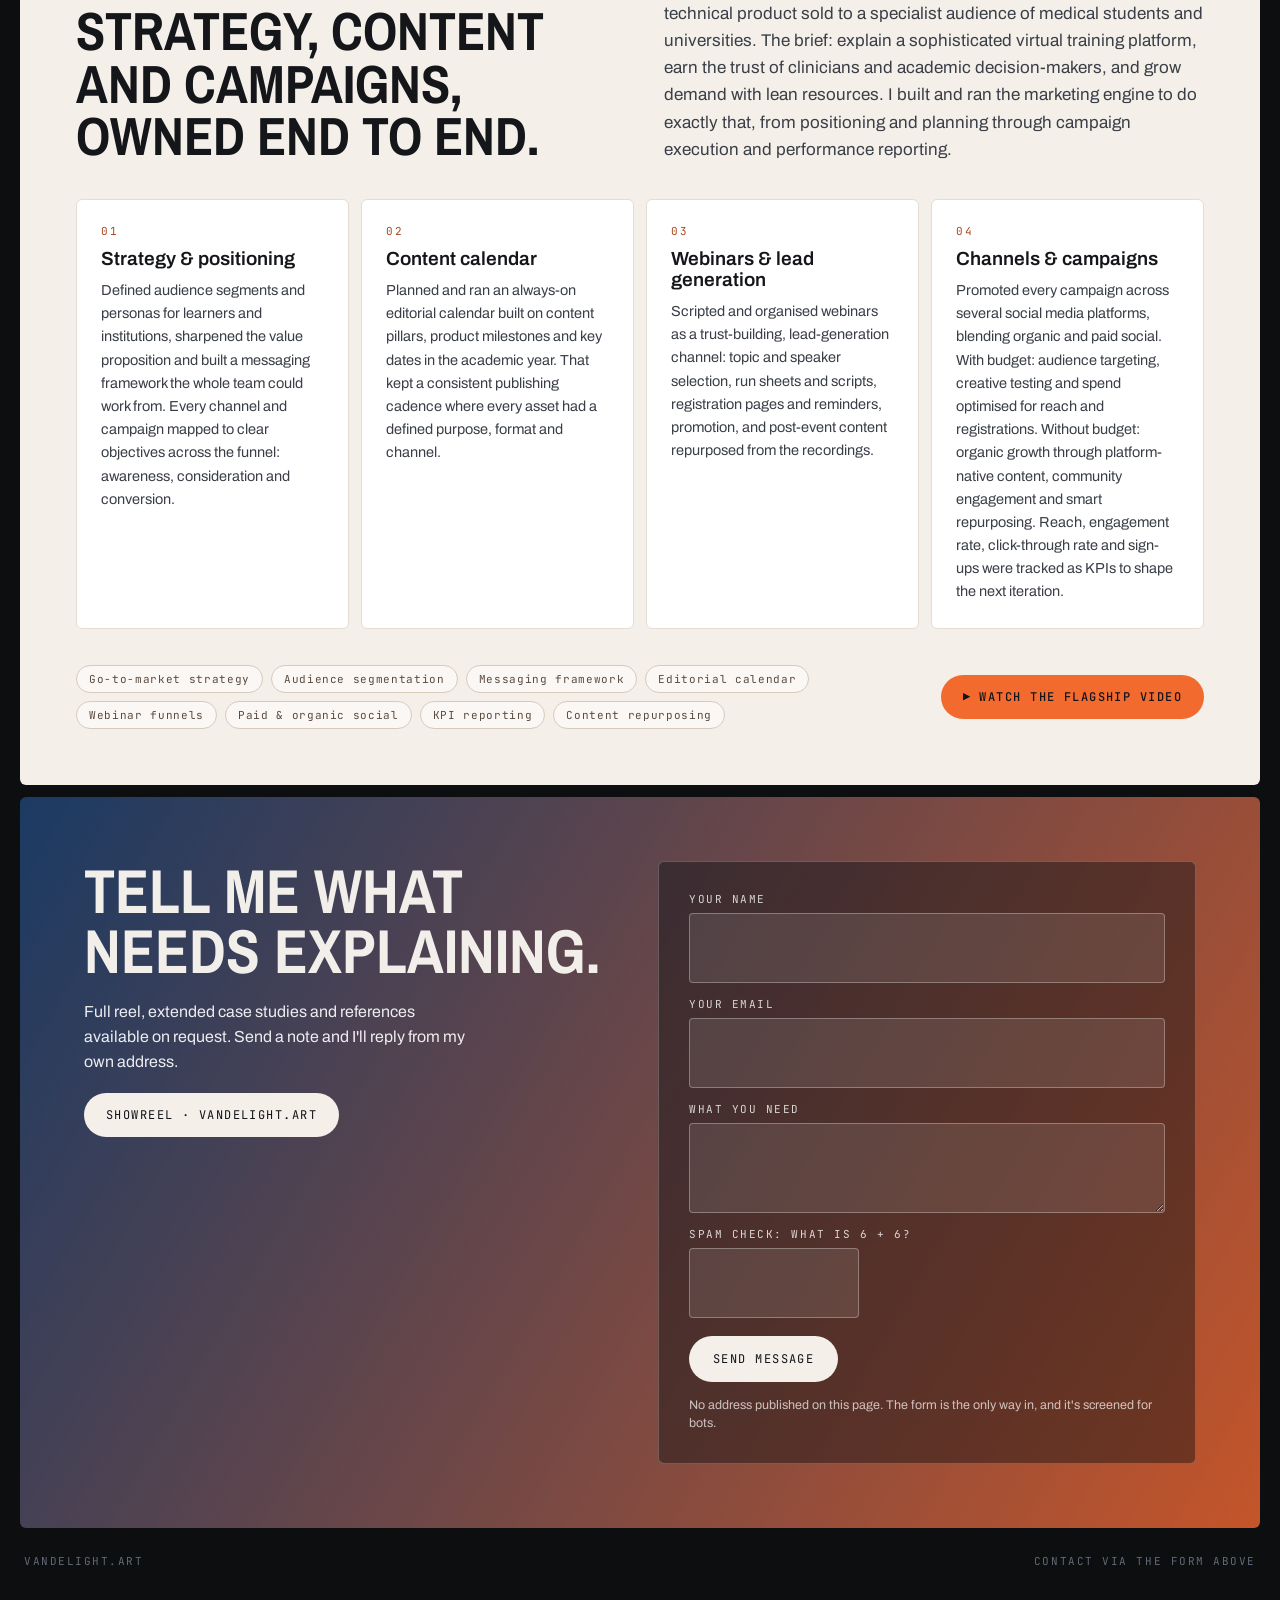
==== commit dc72d6a7: "Add files via upload" ====
--- a/creator/index.html
+++ b/creator/index.html
@@ -149,6 +149,23 @@
         </article>
 
         <article class="work-card">
+          <a class="work-media r-16-10" href="https://www.youtube.com/watch?v=4QE5sZ8BBC8" target="_blank" rel="noopener"
+             data-viewer="youtube" data-video="4QE5sZ8BBC8" data-orientation="landscape" data-title="Glimmerfell Sales Platform Explained"
+             aria-label="Play video: Glimmerfell Sales Platform Explained">
+            <img src="https://img.youtube.com/vi/4QE5sZ8BBC8/maxresdefault.jpg" alt="" loading="lazy" decoding="async">
+            <span class="work-pill" aria-hidden="true">▶ Play video</span>
+          </a>
+          <div class="work-body">
+            <span class="label accent">Explainer · architectural visualisation</span>
+            <h3 class="display work-title">Glimmerfell Sales Platform Explained</h3>
+            <dl class="work-stats">
+              <div><dt>Audience</dt><dd>Investors and approving authorities</dd></div>
+              <div><dt>Objective</dt><dd>Let decision-makers experience a building before ground is broken, instead of reading it off a plan</dd></div>
+            </dl>
+          </div>
+        </article>
+
+        <article class="work-card">
           <a class="work-media r-16-10" href="https://youtu.be/JPchLI3F4HA" target="_blank" rel="noopener"
              data-viewer="youtube" data-video="JPchLI3F4HA" data-orientation="landscape" data-title="Flying an old plane: the Tiger Moth"
              aria-label="Play video: Flying an old plane, the Tiger Moth">
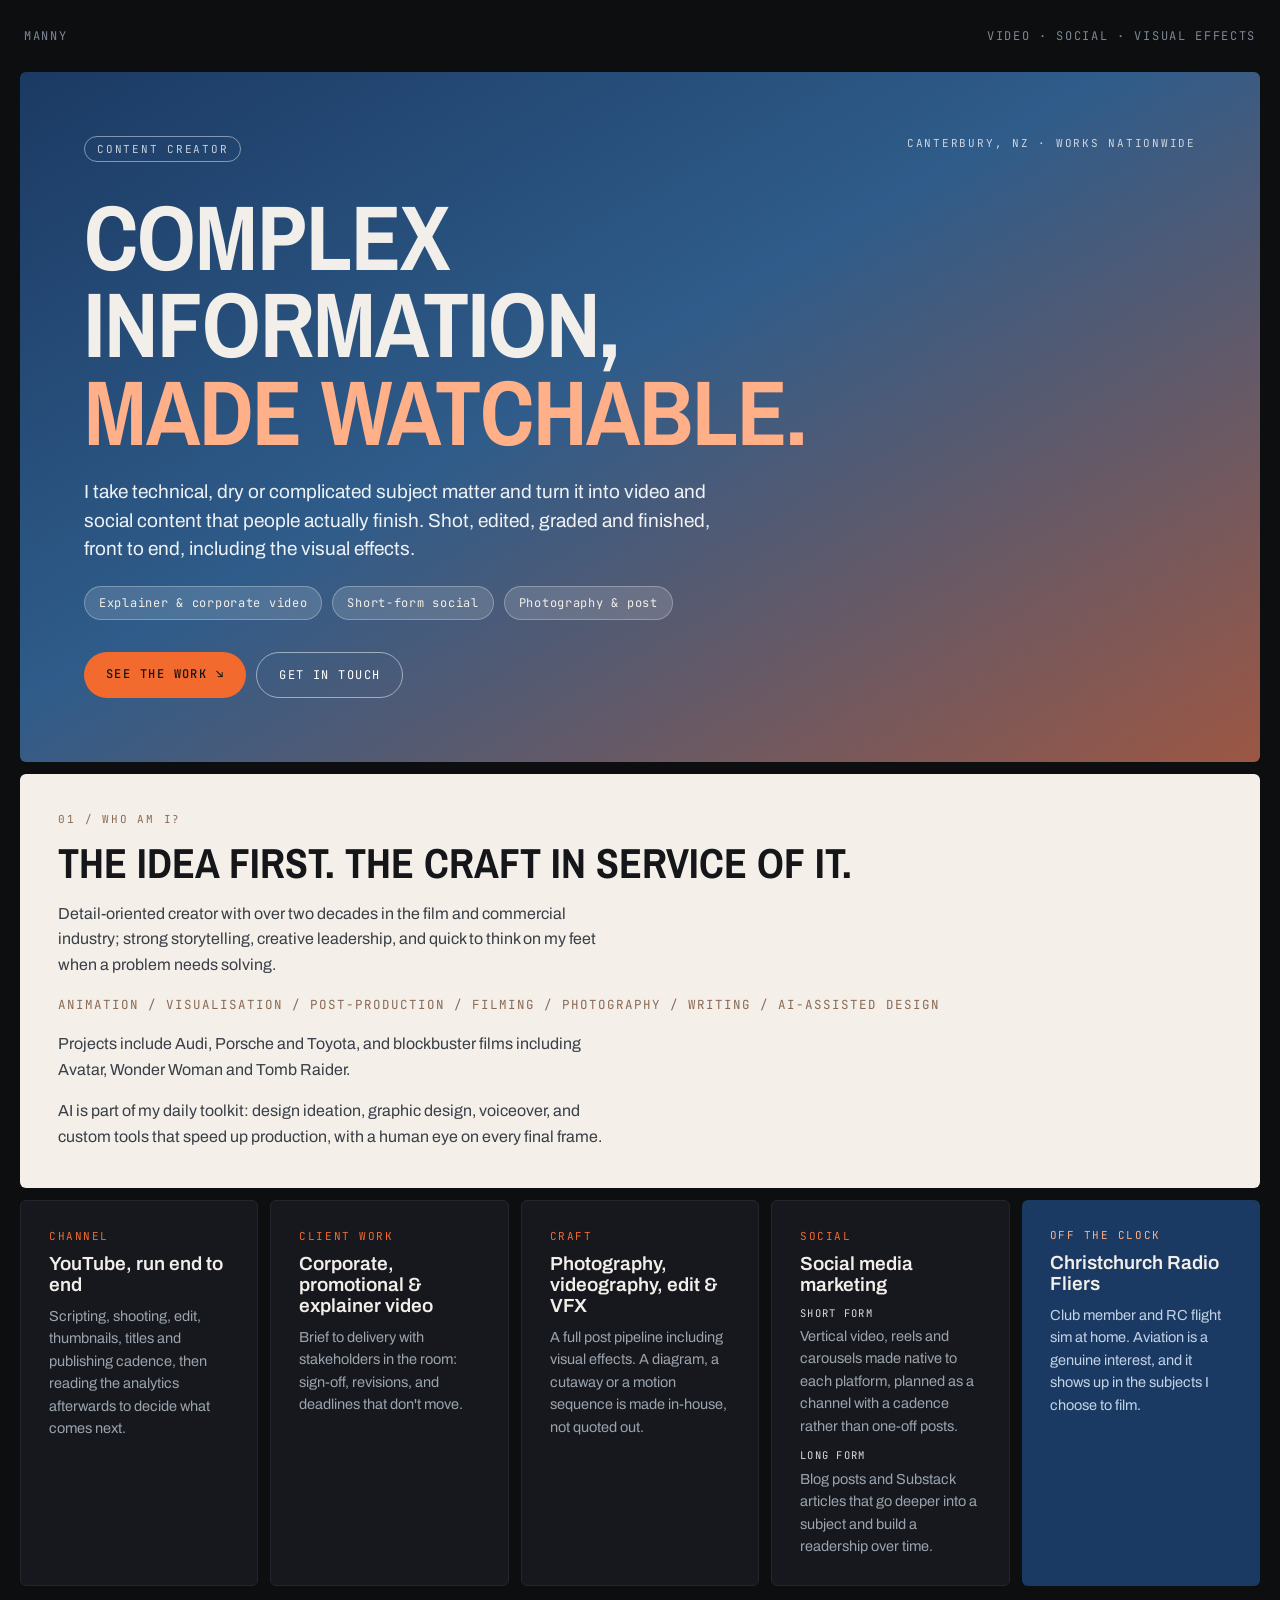
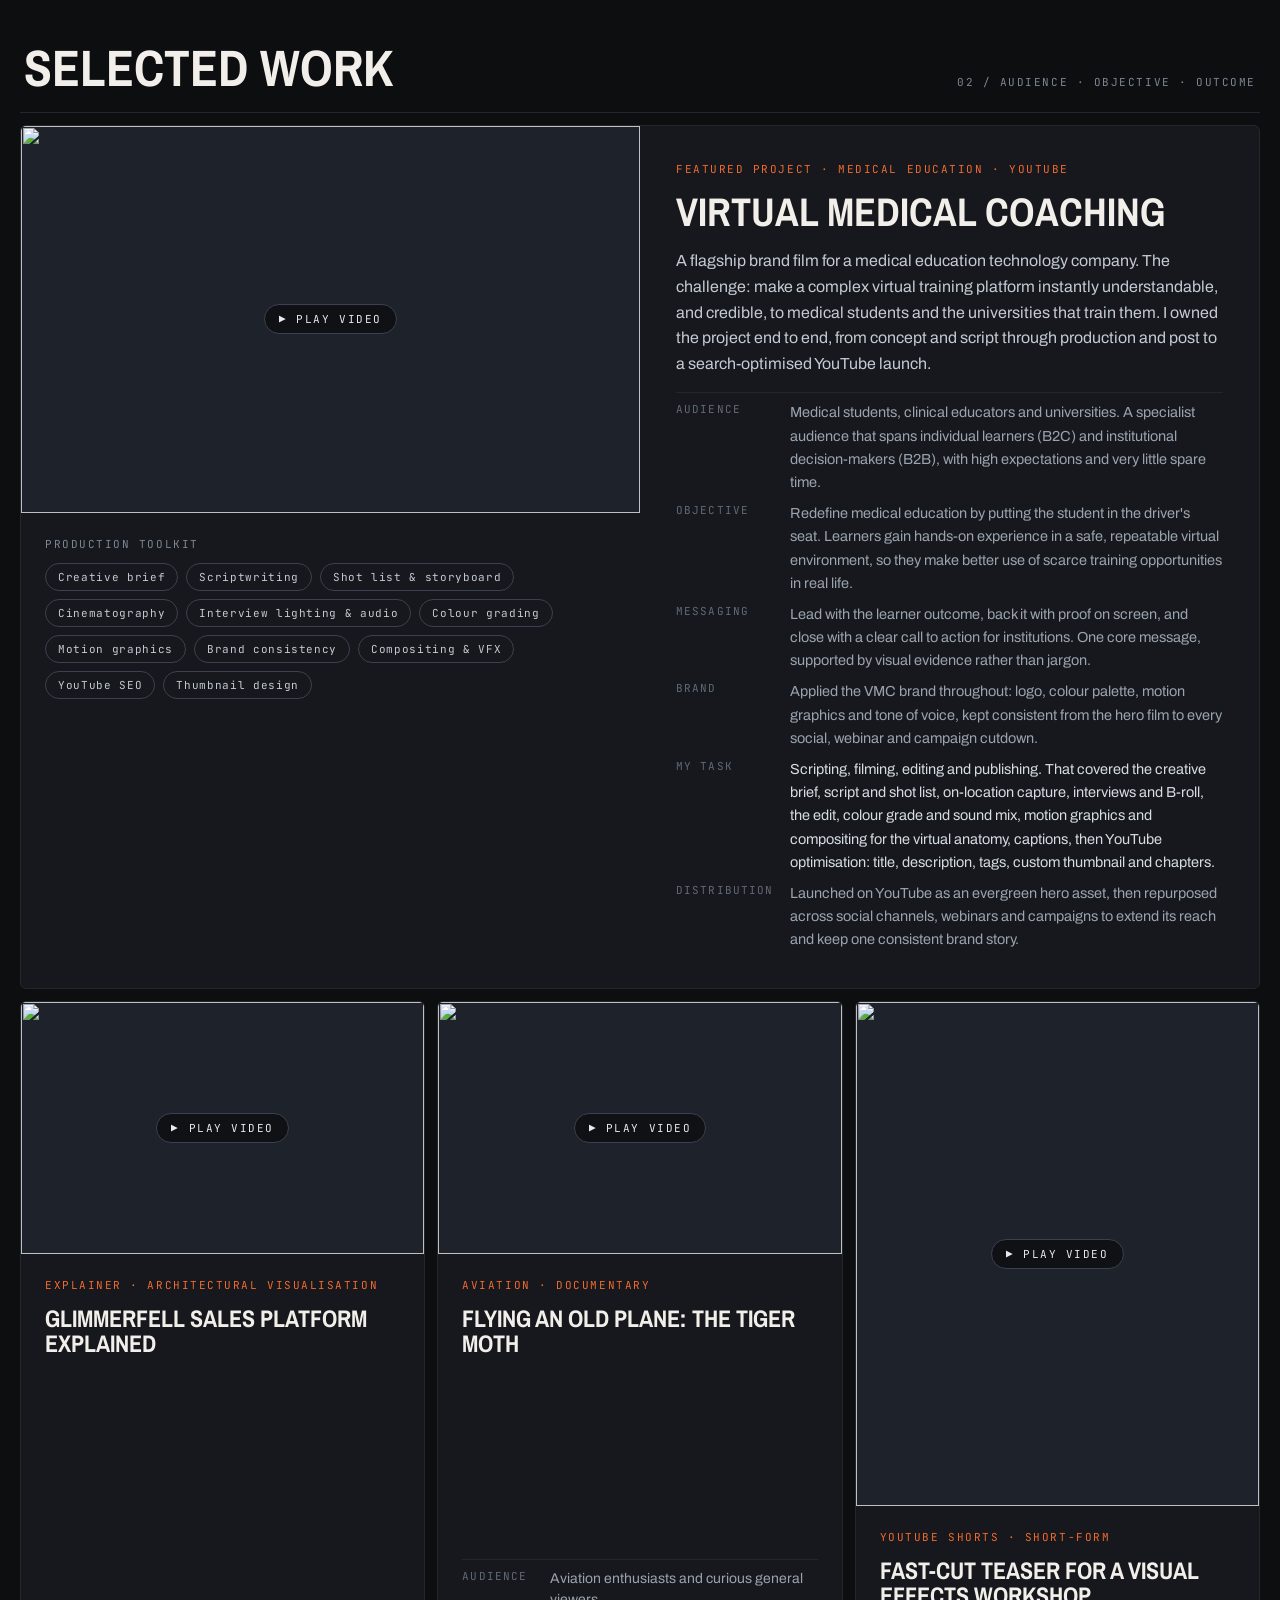
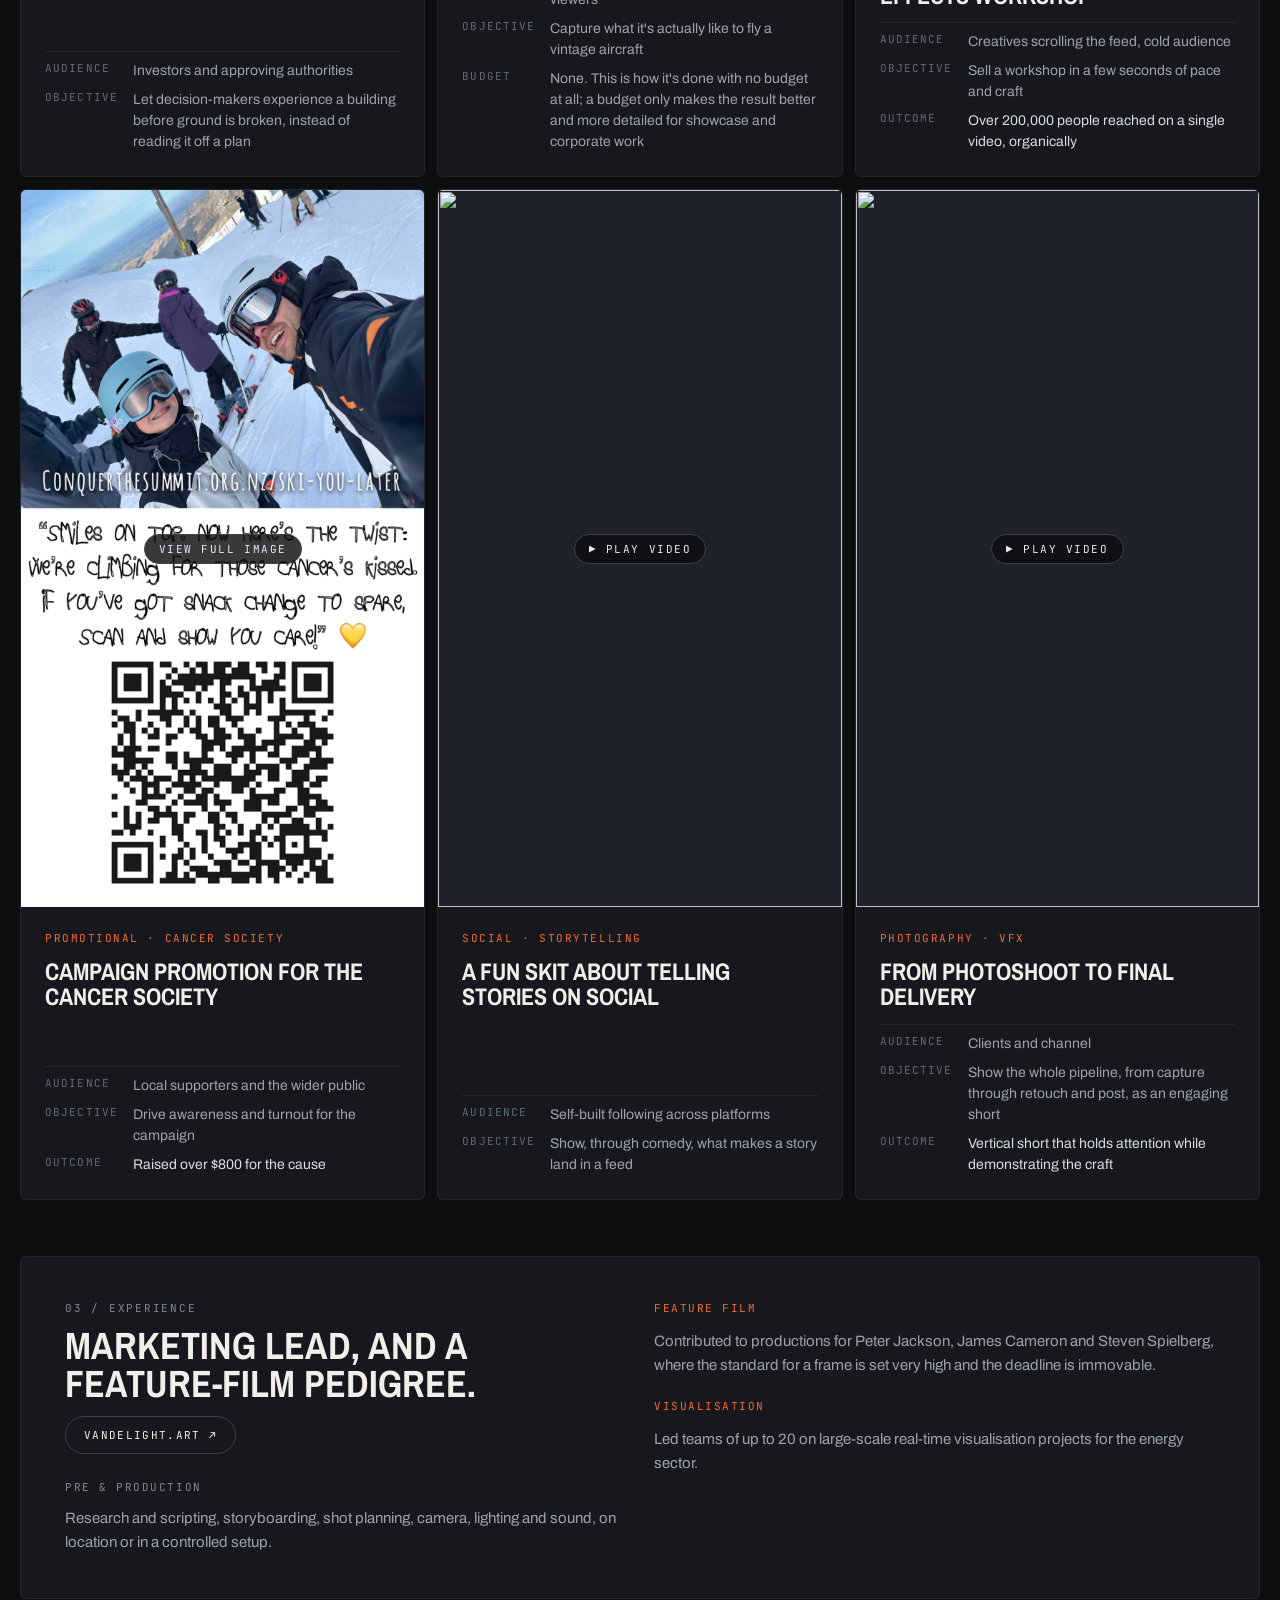
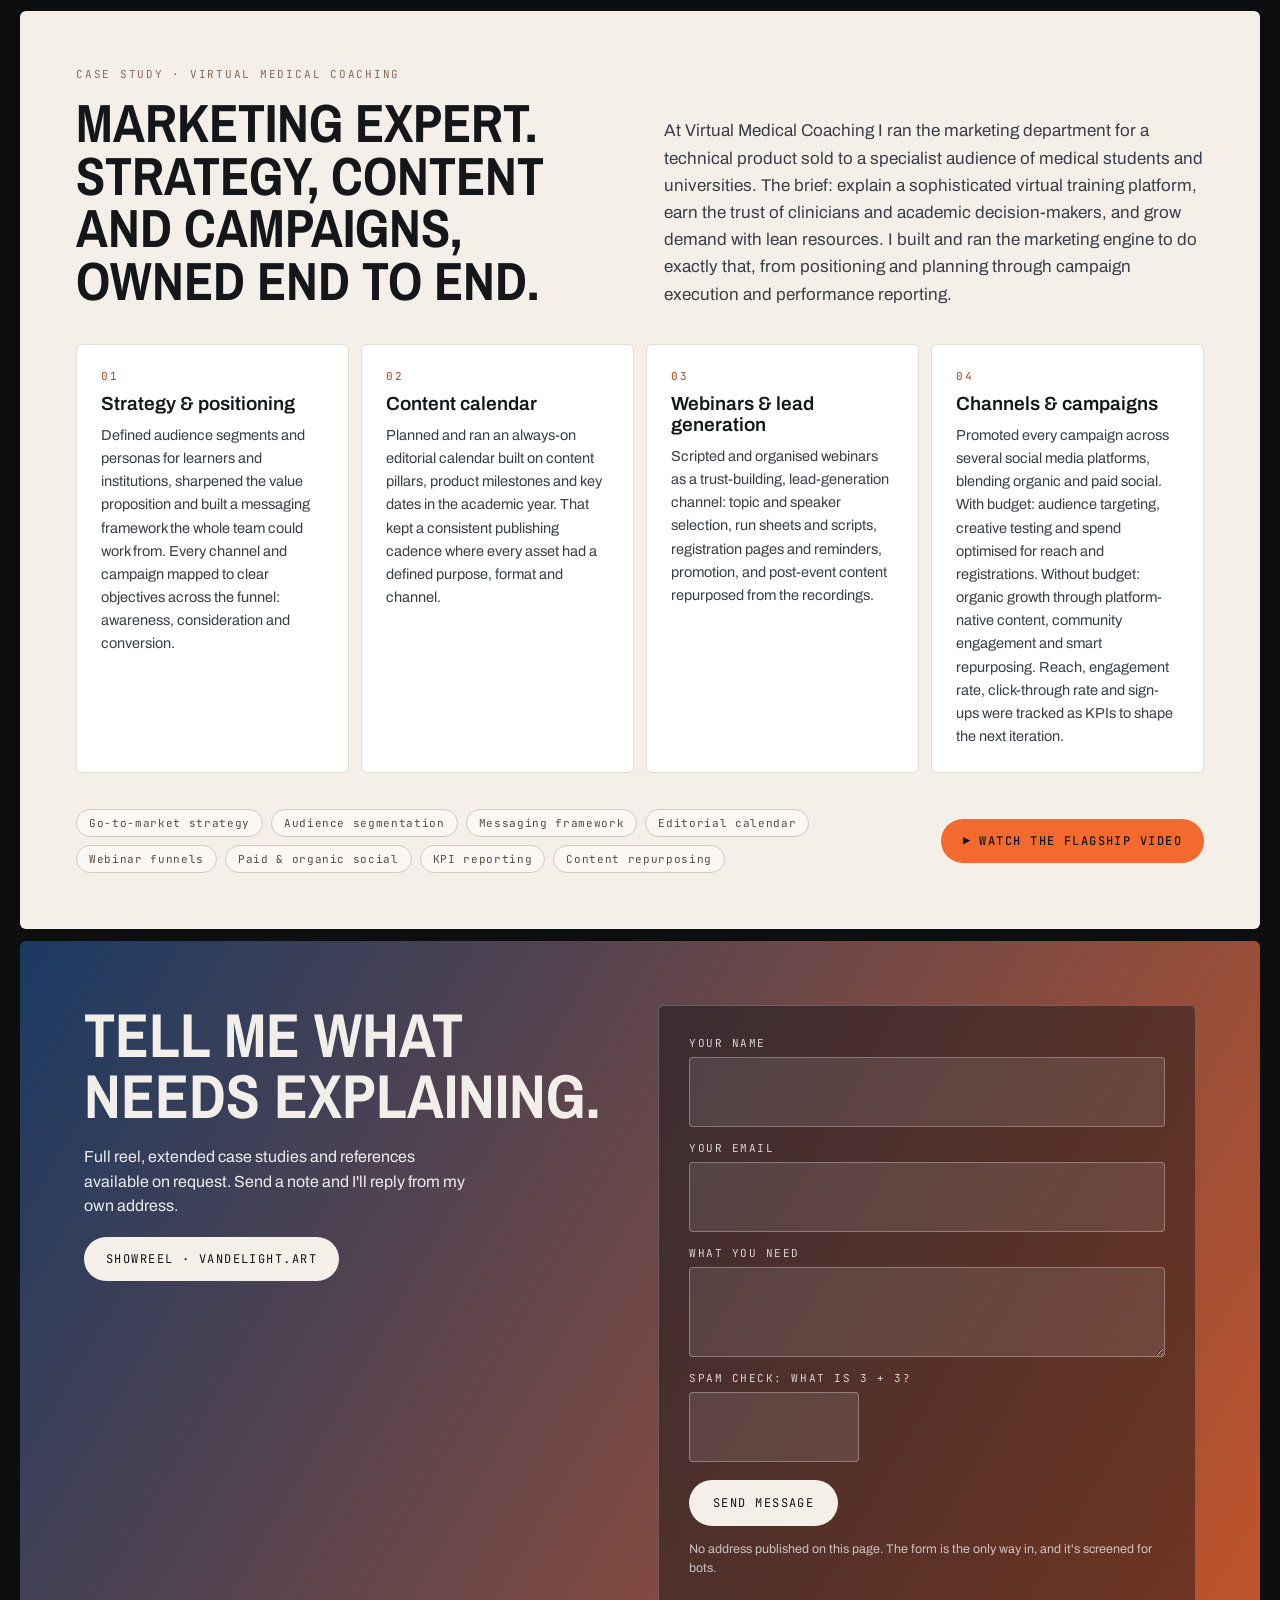
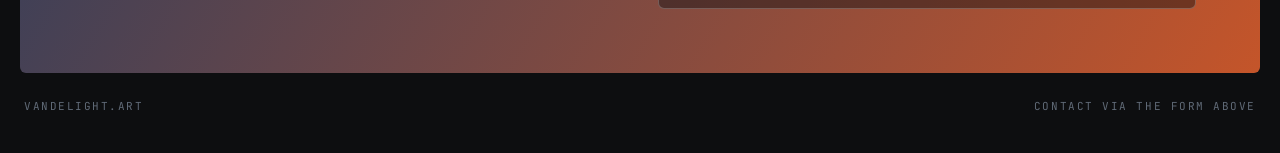
==== commit cce16136: "Add files via upload" ====
--- a/creator/index.html
+++ b/creator/index.html
@@ -64,8 +64,9 @@
         <span class="label label--wide clay">01 / Who am I?</span>
         <h2 id="intro-title" class="display intro-title">The idea first. The craft in service of it.</h2>
         <p class="intro-text">Detail-oriented creator with over two decades in the film and commercial industry; strong storytelling, creative leadership, and quick to think on my feet when a problem needs solving.</p>
-        <p class="intro-skills">Animation / Visualisation / Post-production / Filming / Photography / Writing</p>
+        <p class="intro-skills">Animation / Visualisation / Post-production / Filming / Photography / Writing / AI-assisted design</p>
         <p class="intro-text">Projects include Audi, Porsche and Toyota, and blockbuster films including Avatar, Wonder Woman and Tomb Raider.</p>
+        <p class="intro-text">AI is part of my daily toolkit: design ideation, graphic design, voiceover, and custom tools that speed up production, with a human eye on every final frame.</p>
       </div>
     </section>
 
@@ -128,6 +129,7 @@
                 <li>Interview lighting &amp; audio</li>
                 <li>Colour grading</li>
                 <li>Motion graphics</li>
+                <li>Brand consistency</li>
                 <li>Compositing &amp; VFX</li>
                 <li>YouTube SEO</li>
                 <li>Thumbnail design</li>
@@ -142,6 +144,7 @@
               <div><dt>Audience</dt><dd>Medical students, clinical educators and universities. A specialist audience that spans individual learners (B2C) and institutional decision-makers (B2B), with high expectations and very little spare time.</dd></div>
               <div><dt>Objective</dt><dd>Redefine medical education by putting the student in the driver's seat. Learners gain hands-on experience in a safe, repeatable virtual environment, so they make better use of scarce training opportunities in real life.</dd></div>
               <div><dt>Messaging</dt><dd>Lead with the learner outcome, back it with proof on screen, and close with a clear call to action for institutions. One core message, supported by visual evidence rather than jargon.</dd></div>
+              <div><dt>Brand</dt><dd>Applied the VMC brand throughout: logo, colour palette, motion graphics and tone of voice, kept consistent from the hero film to every social, webinar and campaign cutdown.</dd></div>
               <div><dt>My task</dt><dd class="work-outcome">Scripting, filming, editing and publishing. That covered the creative brief, script and shot list, on-location capture, interviews and B-roll, the edit, colour grade and sound mix, motion graphics and compositing for the virtual anatomy, captions, then YouTube optimisation: title, description, tags, custom thumbnail and chapters.</dd></div>
               <div><dt>Distribution</dt><dd>Launched on YouTube as an evergreen hero asset, then repurposed across social channels, webinars and campaigns to extend its reach and keep one consistent brand story.</dd></div>
             </dl>
@@ -270,6 +273,8 @@
         <div class="exp-col">
           <span class="label accent">Feature film</span>
           <p class="exp-text">Contributed to productions for Peter Jackson, James Cameron and Steven Spielberg, where the standard for a frame is set very high and the deadline is immovable.</p>
+          <span class="label accent mt8">Visualisation</span>
+          <p class="exp-text">Led teams of up to 20 on large-scale real-time visualisation projects for the energy sector.</p>
         </div>
       </div>
     </section>
